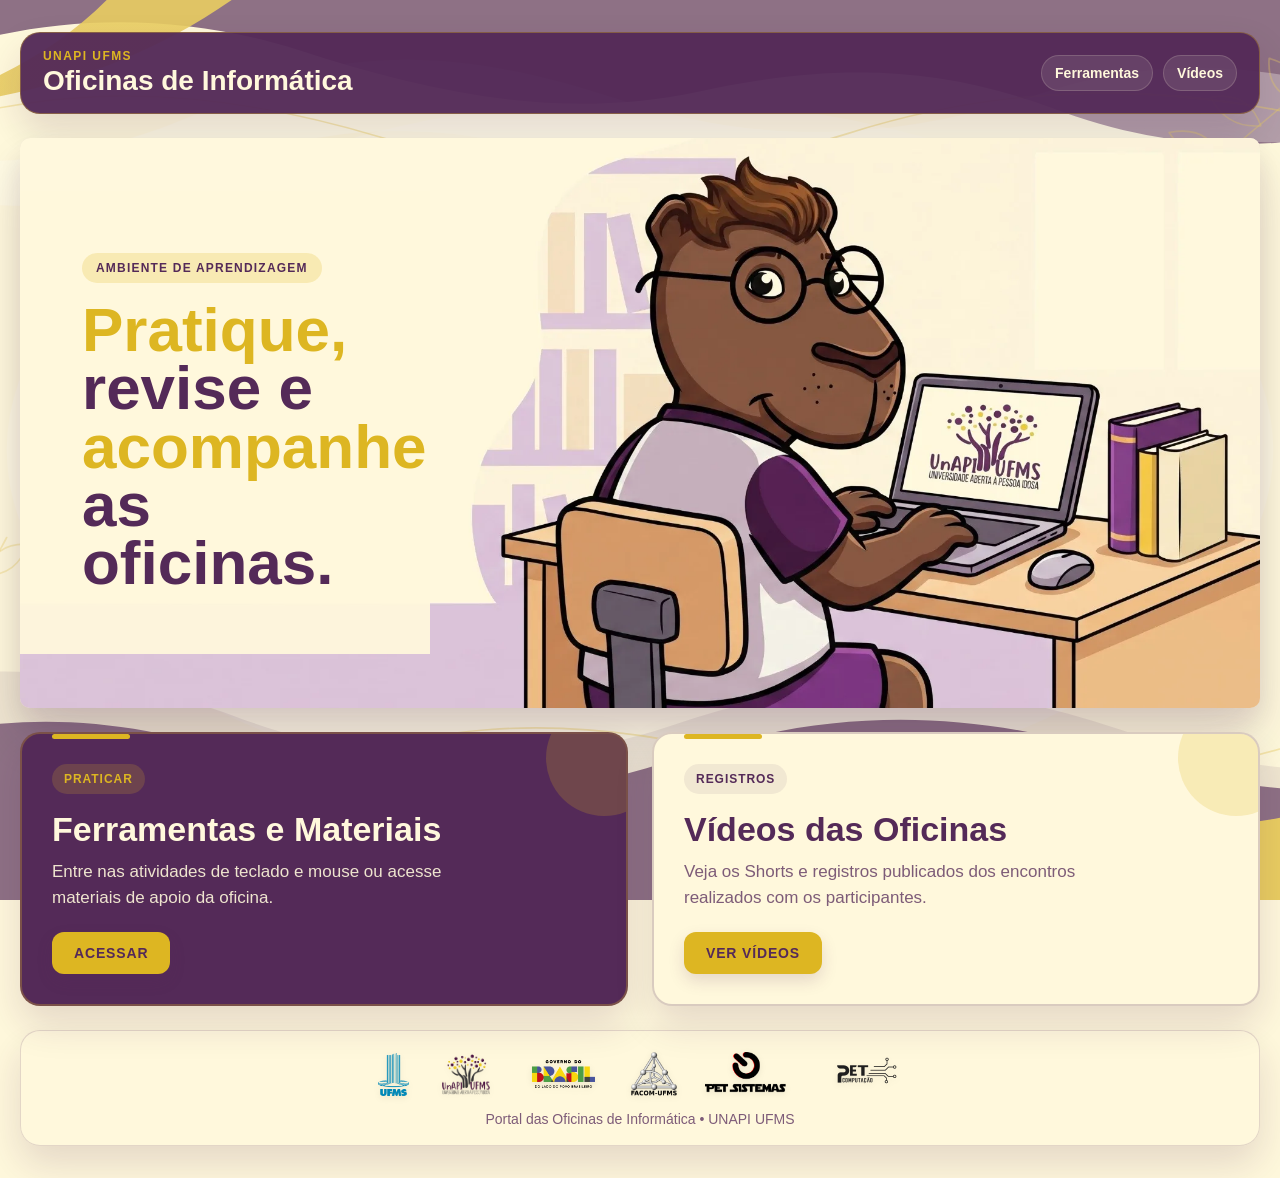
==== index.html @ 750c84e2 "Refactor" ====
<!doctype html>
<html lang="pt-BR">
  <head>
    <meta charset="UTF-8" />
    <meta name="viewport" content="width=device-width, initial-scale=1.0" />
    <title>Portal UnAPI - Oficinas de Informática</title>
    <link rel="stylesheet" href="css/base.css" />
    <link rel="stylesheet" href="css/home.css" />
  </head>
  <body class="home-page portal-page has-page-overlay">
    <main class="page-shell">
      <header class="topbar" aria-label="Cabeçalho do portal">
        <div class="brand">
          <small>UNAPI UFMS</small>
          <strong>Oficinas de Informática</strong>
        </div>

        <nav class="topnav" aria-label="Navegação principal">
          <a href="ferramentas/">Ferramentas</a>
          <a href="videos/">Vídeos</a>
        </nav>
      </header>

      <section class="hero" aria-label="Apresentação do portal">
        <div class="hero-content">
          <span class="eyebrow">Ambiente de aprendizagem</span>
          <h1><span class="title-highlight">Pratique,</span><br />revise e<br /><span class="title-highlight">acompanhe</span><br /><span class="title-end">as oficinas.</span></h1>
        </div>
      </section>

      <section class="hub-grid" aria-label="Áreas do portal">
        <a class="hub-card primary" href="ferramentas/">
          <div class="hub-card-content">
            <span class="tag">Praticar</span>
            <h2>Ferramentas e Materiais</h2>
            <p>Entre nas atividades de teclado e mouse ou acesse materiais de apoio da oficina.</p>
          </div>
          <span class="btn-visual">Acessar</span>
        </a>

        <a class="hub-card secondary" href="videos/">
          <div class="hub-card-content">
            <span class="tag">Registros</span>
            <h2>Vídeos das Oficinas</h2>
            <p>Veja os Shorts e registros publicados dos encontros realizados com os participantes.</p>
          </div>
          <span class="btn-visual">Ver vídeos</span>
        </a>
      </section>

      <footer class="institutional-footer" aria-label="Logos institucionais">
        <div class="logos-footer">
          <img src="img/ufms.webp" alt="UFMS" />
          <img class="logo-unapi" src="img/unapi.webp" alt="UnAPI" />
          <img class="logo-gov" src="img/gov-federal.webp" alt="Governo Federal" />
          <img src="img/facom.webp" alt="FACOM" />
          <img src="img/pet-sistemas.webp" alt="PET Sistemas" />
          <img class="logo-pet-computacao" src="img/pet-computacao.webp" alt="PET Computação" />
        </div>
        <div class="footer-note">Portal das Oficinas de Informática • UNAPI UFMS</div>
      </footer>
    </main>
  </body>
</html>
---- css/base.css ----
:root {
  --unapi-fundo: #fff8dc;
  --unapi-roxo: #542a58;
  --unapi-roxo-escuro: #3f1748;
  --unapi-roxo-livro: #7b2f88;
  --unapi-amarelo: #ddb622;
  --unapi-amarelo-hover: #e6c543;
  --unapi-card: #fff8dc;
  --unapi-texto-suave: rgba(84, 42, 88, 0.76);
  --unapi-sombra: 0 10px 26px rgba(0, 0, 0, 0.14);
  --unapi-borda: 20px;
  --unapi-fonte: "Segoe UI", Tahoma, Geneva, Verdana, sans-serif;
  --keyboard-scale: 1;
  --game-scale: 1;
}

* {
  box-sizing: border-box;
  margin: 0;
  padding: 0;
}

::selection {
  background: rgba(221, 182, 34, 0.55);
  color: var(--unapi-roxo-escuro);
}

::-moz-selection {
  background: rgba(221, 182, 34, 0.55);
  color: var(--unapi-roxo-escuro);
}

body {
  min-height: 100vh;
  background-color: var(--unapi-fundo);
  background-image: url("../img/background-unapi.svg");
  background-size: cover;
  background-position: center;
  background-repeat: no-repeat;
  color: var(--unapi-roxo);
  font-family: var(--unapi-fonte);
  overflow-x: hidden;
}

body.has-page-overlay::before {
  content: "";
  position: fixed;
  inset: 0;
  background: var(--page-overlay, rgba(255, 248, 220, 0.38));
  pointer-events: none;
  z-index: 0;
}

.portal-page,
.videos-page,
.keyboard-page {
  background-attachment: fixed;
}

.page-shell {
  position: relative;
  z-index: 1;
  width: min(100%, var(--shell-max-width, 1280px));
  min-height: 100vh;
  margin: 0 auto;
  padding: var(--shell-padding, 32px 20px);
  display: flex;
  flex-direction: column;
  gap: var(--shell-gap, 24px);
}

.topbar {
  width: 100%;
  display: flex;
  align-items: center;
  justify-content: space-between;
  gap: 18px;
  padding: 16px 22px;
  border-radius: var(--unapi-borda);
  background: rgba(84, 42, 88, 0.96);
  box-shadow: var(--unapi-sombra);
  border: 1px solid rgba(221, 182, 34, 0.35);
}

.brand {
  display: flex;
  flex-direction: column;
  gap: 3px;
}

.brand small {
  color: var(--unapi-amarelo);
  font-size: 12px;
  font-weight: 900;
  letter-spacing: 0.12em;
  text-transform: uppercase;
}

.brand strong {
  color: var(--unapi-fundo);
  font-size: clamp(20px, 2.8vw, 28px);
  line-height: 1.1;
}

.topnav {
  display: flex;
  align-items: center;
  gap: 10px;
  flex-wrap: wrap;
  justify-content: flex-end;
}

.topnav a {
  color: var(--unapi-fundo);
  text-decoration: none;
  font-size: 14px;
  font-weight: 800;
  padding: 9px 13px;
  border-radius: 999px;
  background: rgba(255, 248, 220, 0.1);
  border: 1px solid rgba(255, 248, 220, 0.16);
  transition: color 0.2s ease, background 0.2s ease, transform 0.2s ease;
}

.topnav a:hover {
  color: var(--unapi-roxo);
  background: var(--unapi-amarelo);
}

.topnav a:focus-visible,
.hub-card:focus-visible,
.tool-card:focus-visible,
.video-card:focus-visible,
.btn-home:focus-visible,
.btn-voltar-home:focus-visible,
button:focus-visible,
input:focus-visible {
  outline: 3px solid var(--unapi-amarelo);
  outline-offset: 4px;
}

.eyebrow,
.tag {
  display: inline-flex;
  width: fit-content;
  border-radius: 999px;
  font-size: 12px;
  font-weight: 900;
  text-transform: uppercase;
}

.eyebrow {
  padding: 8px 14px;
  background: rgba(221, 182, 34, 0.22);
  color: var(--unapi-roxo);
  letter-spacing: 0.1em;
  margin-bottom: 18px;
}

.tag {
  padding: 8px 12px;
  letter-spacing: 0.08em;
}

.btn-visual {
  position: relative;
  z-index: 1;
  display: inline-flex;
  width: fit-content;
  align-items: center;
  justify-content: center;
  background-color: var(--unapi-amarelo);
  color: var(--unapi-roxo);
  padding: 13px 22px;
  border-radius: 12px;
  font-weight: 900;
  font-size: 14px;
  text-transform: uppercase;
  letter-spacing: 0.06em;
  box-shadow: 0 7px 16px rgba(84, 42, 88, 0.15);
  transition: background-color 0.2s ease, transform 0.2s ease;
}

.institutional-footer {
  width: 100%;
  padding: 18px 22px;
  border-radius: var(--unapi-borda);
  background: rgba(255, 248, 220, 0.94);
  border: 1px solid rgba(84, 42, 88, 0.16);
  box-shadow: var(--unapi-sombra);
  display: flex;
  flex-direction: column;
  align-items: center;
  gap: 12px;
}

.logos-footer {
  width: 100%;
  display: flex;
  align-items: center;
  justify-content: center;
  gap: clamp(14px, 2.3vw, 28px);
  flex-wrap: wrap;
}

.logos-footer img {
  max-height: 44px;
  max-width: 150px;
  width: auto;
  object-fit: contain;
  filter: drop-shadow(0 2px 3px rgba(0, 0, 0, 0.08));
}

.logos-footer img.logo-gov {
  max-height: 38px;
  max-width: 170px;
}

.logos-footer img.logo-unapi,
.logos-footer img.logo-pet-computacao {
  max-height: 50px;
}

.footer-note {
  color: var(--unapi-texto-suave);
  font-size: 14px;
  text-align: center;
}

.tool-page {
  display: flex;
  flex-direction: column;
  justify-content: center;
  align-items: center;
  padding: 20px;
  overflow-y: auto;
}

.btn-voltar-home {
  position: fixed;
  top: 18px;
  left: 18px;
  z-index: 999;
  display: inline-flex;
  align-items: center;
  justify-content: center;
  gap: 8px;
  padding: 10px 16px;
  border-radius: 12px;
  background: var(--unapi-roxo);
  color: var(--unapi-fundo);
  text-decoration: none;
  font-family: var(--unapi-fonte);
  font-size: 15px;
  font-weight: 800;
  box-shadow: var(--unapi-sombra);
  border: 1px solid rgba(221, 182, 34, 0.45);
  transition: transform 0.2s ease, background-color 0.2s ease, color 0.2s ease;
}

.btn-voltar-home:hover {
  background: #6b3b6f;
  color: var(--unapi-amarelo);
  transform: translateY(-2px);
}

.tool-page .logos-footer {
  width: min(100%, 1100px);
  gap: clamp(14px, 2vw, 28px);
  padding: 12px 18px;
  margin-top: 12px;
  background: rgba(255, 248, 220, 0.86);
  border: 1px solid rgba(84, 42, 88, 0.16);
  border-radius: 16px;
  box-shadow: 0 6px 18px rgba(0, 0, 0, 0.08);
  z-index: 60;
  position: relative;
}

.tool-page .logos-footer img {
  max-height: clamp(28px, 4vh, 44px);
}

@media (max-width: 900px) {
  .topbar {
    align-items: flex-start;
    flex-direction: column;
  }

  .topnav {
    justify-content: flex-start;
  }
}

@media (max-width: 720px) {
  .portal-page,
  .videos-page,
  .keyboard-page {
    background-attachment: scroll;
  }

  .institutional-footer {
    padding: 16px 14px;
    gap: 10px;
  }

  .logos-footer {
    gap: 12px 16px;
  }

  .logos-footer img {
    max-height: 34px;
    max-width: 118px;
  }

  .logos-footer img.logo-gov {
    max-height: 30px;
  }

  .btn-voltar-home {
    top: 10px;
    left: 10px;
    padding: 8px 12px;
    font-size: 13px;
  }
}
---- css/home.css ----
.home-page {
  --shell-max-width: 1280px;
  --shell-padding: 32px 20px;
  --shell-gap: 24px;
  --page-overlay: rgba(255, 248, 220, 0.34);
  --unapi-sombra: 0 18px 38px rgba(63, 23, 72, 0.14);
}

.hero {
  position: relative;
  min-height: clamp(470px, 48vw, 570px);
  border-radius: 10px;
  overflow: hidden;
  isolation: isolate;
  box-shadow:
    0 30px 58px rgba(63, 23, 72, 0.15),
    0 14px 26px rgba(63, 23, 72, 0.1),
    inset 0 0 0 1px rgba(84, 42, 88, 0.12);
  border: none;
  background-color: var(--unapi-card);
  display: flex;
  align-items: center;
}

.hero::before {
  content: "";
  position: absolute;
  inset: -2px;
  z-index: 0;
  background-image: url("../img/hero-mascote-unapi.webp");
  background-size: cover;
  background-position: center right;
  background-repeat: no-repeat;
  pointer-events: none;
}

.hero-content {
  position: relative;
  z-index: 1;
  width: min(40%, 410px);
  min-height: 100%;
  display: flex;
  flex-direction: column;
  justify-content: center;
  padding: clamp(34px, 5vw, 62px);
  padding-right: 24px;
  background: rgba(255, 248, 220, 0.94);
}

.hero h1 {
  color: var(--unapi-roxo);
  font-size: clamp(36px, 5vw, 62px);
  line-height: 0.94;
  max-width: 300px;
  margin-bottom: 0;
}

.title-highlight {
  color: var(--unapi-amarelo);
}

.hero .title-end {
  display: inline-block;
  max-width: 285px;
}

.hub-grid {
  display: grid;
  grid-template-columns: repeat(2, minmax(280px, 1fr));
  gap: 24px;
}

.hub-card {
  position: relative;
  min-height: 230px;
  padding: 30px;
  display: flex;
  flex-direction: column;
  justify-content: space-between;
  gap: 22px;
  text-decoration: none;
  border-radius: var(--unapi-borda);
  box-shadow: var(--unapi-sombra);
  overflow: hidden;
  transition: transform 0.22s ease, box-shadow 0.22s ease, border-color 0.22s ease;
}

.hub-card::before {
  content: "";
  position: absolute;
  left: 30px;
  top: 0;
  width: 78px;
  height: 5px;
  border-radius: 999px;
  background: var(--unapi-amarelo);
  z-index: 1;
}

.hub-card::after {
  content: "";
  position: absolute;
  width: 116px;
  height: 116px;
  right: -36px;
  top: -34px;
  border-radius: 50%;
  background: rgba(221, 182, 34, 0.2);
}

.hub-card:hover {
  transform: translateY(-5px);
  box-shadow: 0 18px 38px rgba(84, 42, 88, 0.22);
}

.hub-card.primary {
  background: var(--unapi-roxo);
  color: var(--unapi-fundo);
  border: 2px solid rgba(221, 182, 34, 0.28);
}

.hub-card.secondary {
  background: var(--unapi-card);
  color: var(--unapi-roxo);
  border: 2px solid rgba(84, 42, 88, 0.22);
}

.hub-card-content {
  position: relative;
  z-index: 1;
}

.hub-card .tag {
  background: rgba(221, 182, 34, 0.18);
  color: var(--unapi-amarelo);
  margin-bottom: 18px;
}

.hub-card.secondary .tag {
  color: var(--unapi-roxo);
  background: rgba(84, 42, 88, 0.08);
}

.hub-card h2 {
  font-size: clamp(25px, 3vw, 34px);
  line-height: 1.05;
  margin-bottom: 12px;
}

.hub-card p {
  max-width: 460px;
  font-size: 17px;
  line-height: 1.5;
}

.hub-card.primary p {
  color: rgba(255, 248, 220, 0.9);
}

.hub-card.secondary p {
  color: var(--unapi-texto-suave);
}

.hub-card:hover .btn-visual {
  background-color: var(--unapi-amarelo-hover);
  transform: translateX(3px);
}

@media (max-width: 900px) {
  .hero-content {
    width: min(48%, 410px);
  }

  .hub-grid {
    grid-template-columns: 1fr;
  }
}

@media (max-width: 720px) {
  .home-page {
    --shell-padding: 20px 14px 24px;
    --shell-gap: 20px;
  }

  .topbar,
  .hub-card,
  .institutional-footer {
    border-radius: 18px;
  }

  .hero {
    min-height: auto;
    border-radius: 12px;
    background: var(--unapi-card);
  }

  .hero::before {
    display: none;
  }

  .hero-content,
  .hub-card {
    padding: 24px;
  }

  .hero-content {
    width: 100%;
    background: var(--unapi-card);
  }

  .hero h1 {
    font-size: clamp(34px, 12vw, 48px);
  }
}
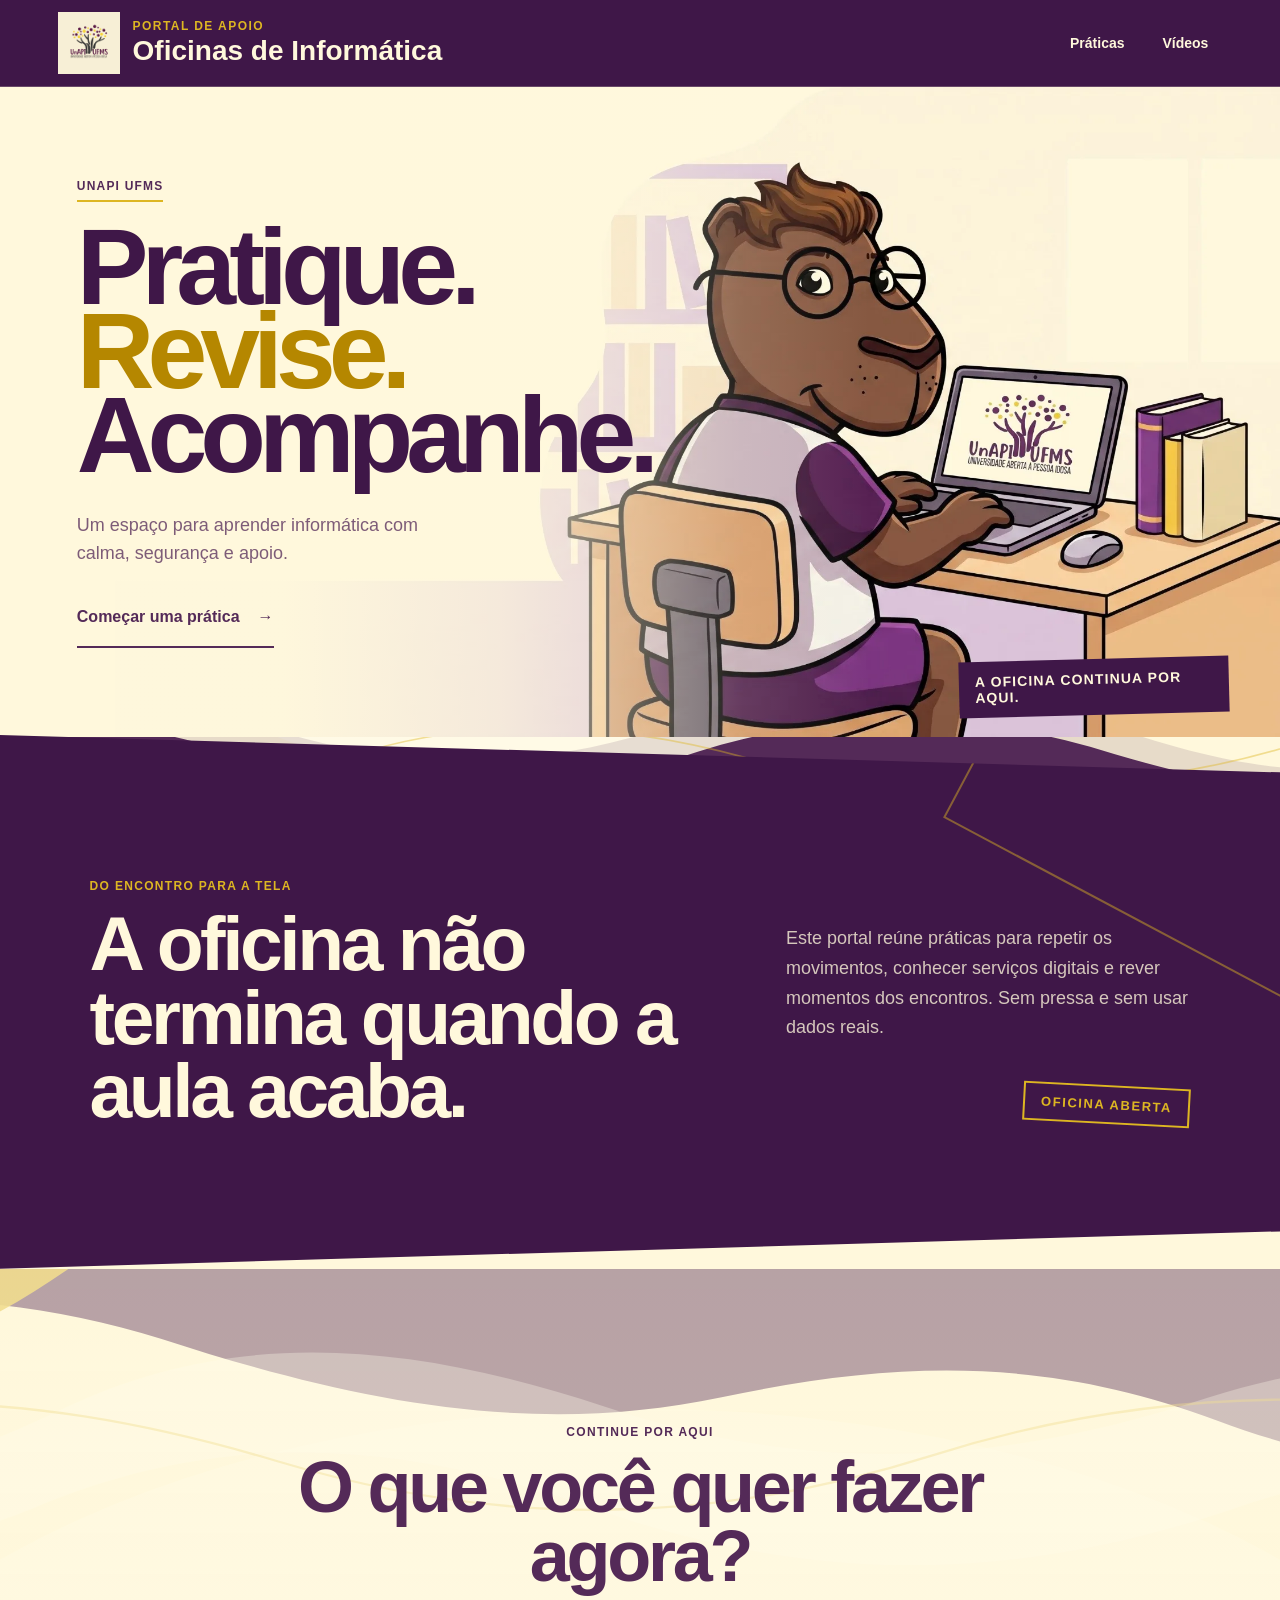
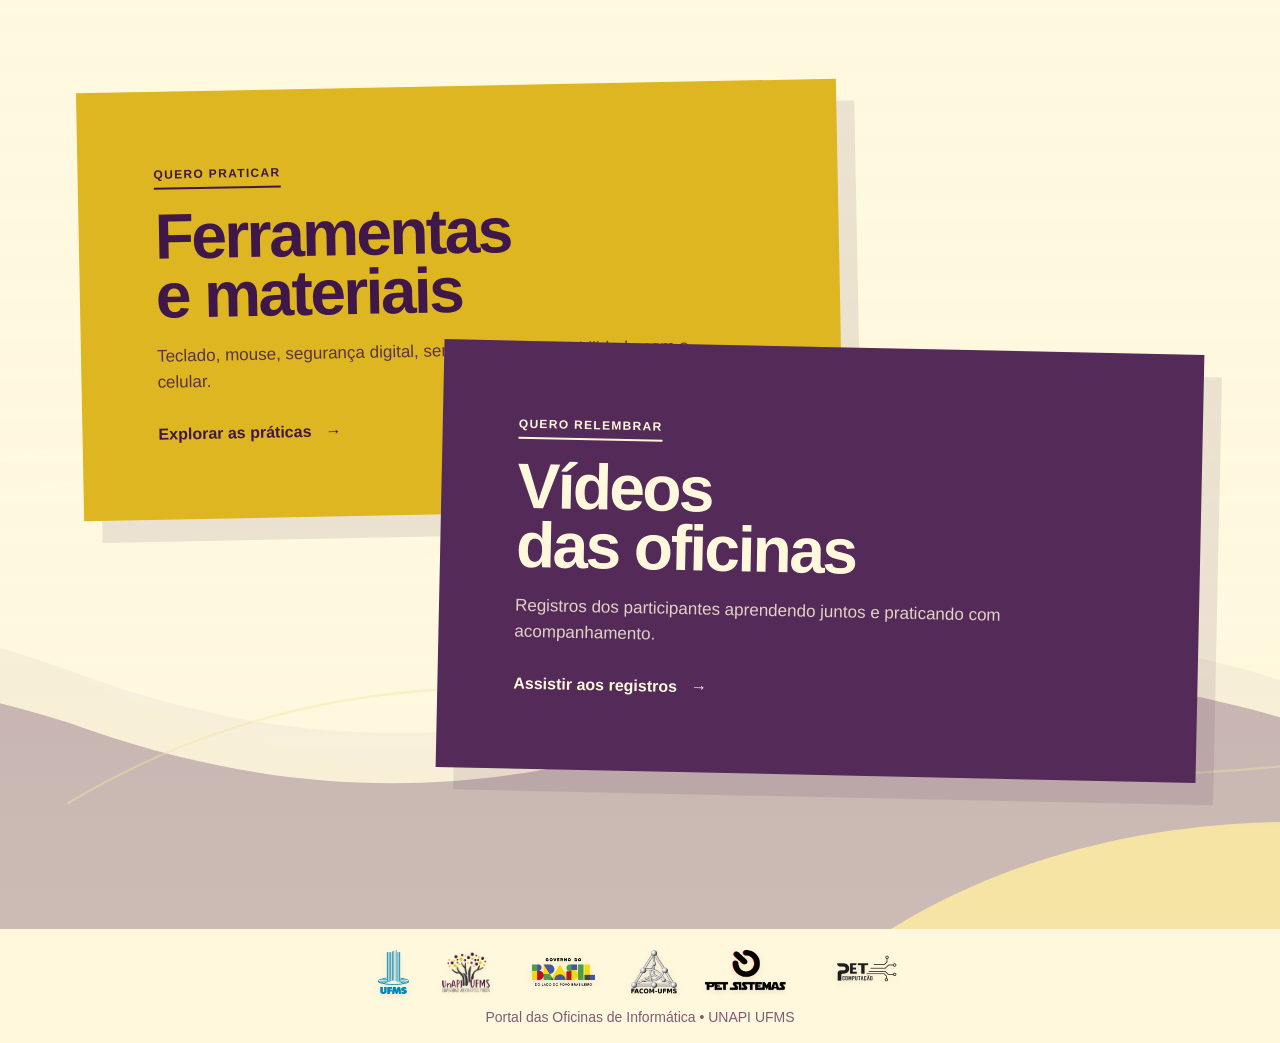
==== commit c3b31dd1: "Renova navegação e linguagem visual do Portal UnAPI Reorganiza a navegação, integra a identidade vis" ====
--- a/index.html
+++ b/index.html
@@ -4,48 +4,69 @@
     <meta charset="UTF-8" />
     <meta name="viewport" content="width=device-width, initial-scale=1.0" />
     <title>Portal UnAPI - Oficinas de Informática</title>
+    <link rel="icon" href="img/favicon.svg" type="image/svg+xml" />
     <link rel="stylesheet" href="css/base.css" />
     <link rel="stylesheet" href="css/home.css" />
   </head>
-  <body class="home-page portal-page has-page-overlay">
+  <body class="home-page portal-page">
     <main class="page-shell">
-      <header class="topbar" aria-label="Cabeçalho do portal">
-        <div class="brand">
-          <small>UNAPI UFMS</small>
-          <strong>Oficinas de Informática</strong>
+      <header class="topbar home-masthead" aria-label="Cabeçalho do portal">
+        <div class="brand brand-with-mark">
+          <img class="brand-mark" src="img/unapi-marca.webp" alt="UnAPI UFMS" width="1024" height="1024" />
+          <div class="brand-copy">
+            <small>Portal de apoio</small>
+            <strong>Oficinas de Informática</strong>
+          </div>
         </div>
-
         <nav class="topnav" aria-label="Navegação principal">
-          <a href="ferramentas/">Ferramentas</a>
+          <a href="ferramentas/">Práticas</a>
           <a href="videos/">Vídeos</a>
         </nav>
       </header>
 
       <section class="hero" aria-label="Apresentação do portal">
         <div class="hero-content">
-          <span class="eyebrow">Ambiente de aprendizagem</span>
-          <h1><span class="title-highlight">Pratique,</span><br />revise e<br /><span class="title-highlight">acompanhe</span><br /><span class="title-end">as oficinas.</span></h1>
+          <span class="eyebrow">UnAPI UFMS</span>
+          <h1>Pratique.<br /><em>Revise.</em><br />Acompanhe.</h1>
+          <p>Um espaço para aprender informática com calma, segurança e apoio.</p>
+          <a class="hero-action" href="ferramentas/">Começar uma prática <span aria-hidden="true">→</span></a>
+        </div>
+        <p class="hero-caption">A oficina continua por aqui.</p>
+      </section>
+
+      <section class="workshop-note" aria-labelledby="workshop-title">
+        <div class="workshop-note-heading">
+          <span class="section-kicker">Do encontro para a tela</span>
+          <h2 id="workshop-title">A oficina não termina quando a aula acaba.</h2>
+        </div>
+        <div class="workshop-note-copy">
+          <p>Este portal reúne práticas para repetir os movimentos, conhecer serviços digitais e rever momentos dos encontros. Sem pressa e sem usar dados reais.</p>
+          <span class="workshop-mark" aria-hidden="true">oficina aberta</span>
         </div>
       </section>
 
-      <section class="hub-grid" aria-label="Áreas do portal">
-        <a class="hub-card primary" href="ferramentas/">
-          <div class="hub-card-content">
-            <span class="tag">Praticar</span>
-            <h2>Ferramentas e Materiais</h2>
-            <p>Entre nas atividades de teclado e mouse ou acesse materiais de apoio da oficina.</p>
-          </div>
-          <span class="btn-visual">Acessar</span>
-        </a>
+      <section class="home-access" aria-labelledby="access-title">
+        <header class="access-heading">
+          <span class="section-kicker">Continue por aqui</span>
+          <h2 id="access-title">O que você quer fazer agora?</h2>
+        </header>
 
-        <a class="hub-card secondary" href="videos/">
-          <div class="hub-card-content">
-            <span class="tag">Registros</span>
-            <h2>Vídeos das Oficinas</h2>
-            <p>Veja os Shorts e registros publicados dos encontros realizados com os participantes.</p>
-          </div>
-          <span class="btn-visual">Ver vídeos</span>
-        </a>
+        <div class="access-composition">
+          <a class="access-strip access-practice" href="ferramentas/">
+            <span class="access-label">Quero praticar</span>
+            <h3>Ferramentas<br />e materiais</h3>
+            <p>Teclado, mouse, segurança digital, serviços gov.br e mobilidade com o celular.</p>
+            <strong>Explorar as práticas <span aria-hidden="true">→</span></strong>
+          </a>
+
+          <a class="access-strip access-records" href="videos/">
+            <span class="access-label">Quero relembrar</span>
+            <h3>Vídeos<br />das oficinas</h3>
+            <p>Registros dos participantes aprendendo juntos e praticando com acompanhamento.</p>
+            <strong>Assistir aos registros <span aria-hidden="true">→</span></strong>
+          </a>
+        </div>
+
       </section>
 
       <footer class="institutional-footer" aria-label="Logos institucionais">
@@ -61,4 +82,4 @@
       </footer>
     </main>
   </body>
-</html>+</html>
--- a/css/base.css
+++ b/css/base.css
@@ -88,6 +88,29 @@
   gap: 3px;
 }
 
+.brand-with-mark {
+  flex-direction: row;
+  align-items: center;
+  gap: 13px;
+}
+
+.brand-mark {
+  width: 58px;
+  height: 58px;
+  flex: 0 0 auto;
+  padding: 5px;
+  border-radius: 14px;
+  background: rgba(255, 248, 220, 0.96);
+  object-fit: contain;
+}
+
+.brand-copy {
+  min-width: 0;
+  display: flex;
+  flex-direction: column;
+  gap: 3px;
+}
+
 .brand small {
   color: var(--unapi-amarelo);
   font-size: 12px;
@@ -111,6 +134,10 @@
 }
 
 .topnav a {
+  min-height: 44px;
+  display: inline-flex;
+  align-items: center;
+  justify-content: center;
   color: var(--unapi-fundo);
   text-decoration: none;
   font-size: 14px;
@@ -123,16 +150,38 @@
 }
 
 .topnav a:hover {
-  color: var(--unapi-roxo);
-  background: var(--unapi-amarelo);
+  color: var(--unapi-amarelo);
+  border-color: rgba(221, 182, 34, 0.45);
+  background: rgba(63, 23, 72, 0.38);
+}
+
+.topnav .nav-back,
+.proof-nav .nav-back,
+.signature-nav .nav-back {
+  border-color: rgba(221, 182, 34, 0.55);
+  background: rgba(221, 182, 34, 0.18);
+}
+
+.proof-nav a,
+.signature-nav a {
+  min-height: 44px;
+  display: inline-flex;
+  align-items: center;
+  justify-content: center;
 }
 
 .topnav a:focus-visible,
-.hub-card:focus-visible,
-.tool-card:focus-visible,
-.video-card:focus-visible,
+.hero-action:focus-visible,
+.access-strip:focus-visible,
+.pathway:focus-visible,
+.tools-sections a:focus-visible,
+.tool-row:focus-visible,
+.video-featured:focus-visible,
+.video-row:focus-visible,
+.mobility-experience:focus-visible,
 .btn-home:focus-visible,
-.btn-voltar-home:focus-visible,
+.btn-section:focus-visible,
+.activity-nav a:focus-visible,
 button:focus-visible,
 input:focus-visible {
   outline: 3px solid var(--unapi-amarelo);
@@ -146,6 +195,17 @@
   border-radius: 999px;
   font-size: 12px;
   font-weight: 900;
+  text-transform: uppercase;
+}
+
+.section-kicker {
+  display: inline-flex;
+  width: fit-content;
+  margin-bottom: 14px;
+  color: var(--unapi-roxo);
+  font-size: 12px;
+  font-weight: 900;
+  letter-spacing: 0.11em;
   text-transform: uppercase;
 }
 
@@ -236,15 +296,22 @@
   overflow-y: auto;
 }
 
-.btn-voltar-home {
+.activity-nav {
   position: fixed;
   top: 18px;
   left: 18px;
   z-index: 999;
-  display: inline-flex;
-  align-items: center;
-  justify-content: center;
+  display: flex;
+  align-items: center;
   gap: 8px;
+  max-width: calc(100vw - 36px);
+}
+
+.activity-nav a {
+  min-height: 44px;
+  display: inline-flex;
+  align-items: center;
+  justify-content: center;
   padding: 10px 16px;
   border-radius: 12px;
   background: var(--unapi-roxo);
@@ -258,7 +325,12 @@
   transition: transform 0.2s ease, background-color 0.2s ease, color 0.2s ease;
 }
 
-.btn-voltar-home:hover {
+.activity-nav .activity-nav-home {
+  background: rgba(255, 248, 220, 0.96);
+  color: var(--unapi-roxo);
+}
+
+.activity-nav a:hover {
   background: #6b3b6f;
   color: var(--unapi-amarelo);
   transform: translateY(-2px);
@@ -304,6 +376,12 @@
     gap: 10px;
   }
 
+  .brand-mark {
+    width: 50px;
+    height: 50px;
+    border-radius: 12px;
+  }
+
   .logos-footer {
     gap: 12px 16px;
   }
@@ -317,10 +395,16 @@
     max-height: 30px;
   }
 
-  .btn-voltar-home {
+  .activity-nav {
     top: 10px;
     left: 10px;
-    padding: 8px 12px;
+    max-width: calc(100vw - 20px);
+    gap: 6px;
+  }
+
+  .activity-nav a {
+    min-height: 44px;
+    padding: 8px 11px;
     font-size: 13px;
   }
 }
--- a/css/home.css
+++ b/css/home.css
@@ -1,214 +1,454 @@
 .home-page {
-  --shell-max-width: 1280px;
-  --shell-padding: 32px 20px;
-  --shell-gap: 24px;
-  --page-overlay: rgba(255, 248, 220, 0.34);
-  --unapi-sombra: 0 18px 38px rgba(63, 23, 72, 0.14);
+  --shell-max-width: none;
+  --shell-padding: 0;
+  --shell-gap: 0;
+  background-color: var(--unapi-fundo);
+  background-image: url("../img/background-unapi.svg");
+  background-size: cover;
+  background-position: center;
+  background-attachment: fixed;
+}
+
+.home-page .page-shell {
+  width: 100%;
+  max-width: none;
+  isolation: isolate;
+}
+
+.home-masthead {
+  position: relative;
+  z-index: 3;
+  min-height: 84px;
+  padding: 12px clamp(20px, 4.5vw, 86px);
+  border: 0;
+  border-bottom: 1px solid rgba(255, 248, 220, 0.22);
+  border-radius: 0;
+  background: var(--unapi-roxo-escuro);
+  box-shadow: none;
+}
+
+.home-masthead .brand-mark {
+  width: 62px;
+  height: 62px;
+  padding: 4px;
+  border-radius: 0;
+}
+
+.home-masthead .topnav a {
+  border-color: transparent;
+  border-radius: 0;
+  background: transparent;
+}
+
+.home-masthead .topnav a:hover {
+  color: var(--unapi-amarelo);
+  background: transparent;
 }
 
 .hero {
   position: relative;
-  min-height: clamp(470px, 48vw, 570px);
-  border-radius: 10px;
+  min-height: clamp(650px, 44vw, 845px);
+  display: flex;
+  align-items: center;
   overflow: hidden;
   isolation: isolate;
-  box-shadow:
-    0 30px 58px rgba(63, 23, 72, 0.15),
-    0 14px 26px rgba(63, 23, 72, 0.1),
-    inset 0 0 0 1px rgba(84, 42, 88, 0.12);
-  border: none;
-  background-color: var(--unapi-card);
-  display: flex;
-  align-items: center;
+  background: var(--unapi-fundo);
 }
 
 .hero::before {
   content: "";
   position: absolute;
-  inset: -2px;
+  inset: 0;
   z-index: 0;
-  background-image: url("../img/hero-mascote-unapi.webp");
-  background-size: cover;
-  background-position: center right;
-  background-repeat: no-repeat;
+  background: url("../img/hero-mascote-unapi.webp") right center / auto 100% no-repeat;
   pointer-events: none;
 }
 
+.hero::after {
+  content: "";
+  position: absolute;
+  inset: 0;
+  z-index: 1;
+  background: linear-gradient(90deg, rgba(255, 248, 220, 0.98) 0 22%, rgba(255, 248, 220, 0.72) 39%, rgba(255, 248, 220, 0.12) 58%, transparent 68%);
+  pointer-events: none;
+}
+
 .hero-content {
   position: relative;
-  z-index: 1;
-  width: min(40%, 410px);
-  min-height: 100%;
+  z-index: 2;
+  width: min(55%, 850px);
+  padding: clamp(44px, 7vw, 88px) clamp(28px, 6vw, 112px);
+}
+
+.hero .eyebrow {
+  margin-bottom: 24px;
+  padding: 0 0 7px;
+  border-bottom: 2px solid var(--unapi-amarelo);
+  border-radius: 0;
+  background: transparent;
+}
+
+.hero h1 {
+  margin: 0;
+  color: var(--unapi-roxo-escuro);
+  font-size: clamp(58px, 8.4vw, 116px);
+  font-weight: 900;
+  letter-spacing: -0.065em;
+  line-height: 0.78;
+}
+
+.hero h1 em {
+  color: #b58700;
+  font-style: normal;
+}
+
+.hero-content > p {
+  max-width: 390px;
+  margin: 34px 0 28px;
+  color: var(--unapi-texto-suave);
+  font-size: 18px;
+  line-height: 1.55;
+}
+
+.hero-action {
+  min-height: 52px;
+  display: inline-flex;
+  align-items: center;
+  gap: 18px;
+  padding: 0 0 7px;
+  border-bottom: 2px solid var(--unapi-roxo);
+  color: var(--unapi-roxo);
+  font-weight: 900;
+  text-decoration: none;
+}
+
+.hero-action span {
+  transition: transform 0.2s ease;
+}
+
+.hero-action:hover span,
+.hero-action:focus-visible span {
+  transform: translateX(5px);
+}
+
+.hero-caption {
+  position: absolute;
+  z-index: 2;
+  right: clamp(22px, 4vw, 78px);
+  bottom: 22px;
+  max-width: 270px;
+  padding: 12px 16px;
+  color: var(--unapi-fundo);
+  background: var(--unapi-roxo-escuro);
+  font-size: 14px;
+  font-weight: 900;
+  letter-spacing: 0.08em;
+  text-transform: uppercase;
+  transform: rotate(-1.5deg);
+}
+
+.workshop-note {
+  position: relative;
+  display: grid;
+  grid-template-columns: minmax(0, 1.2fr) minmax(320px, 0.8fr);
+  gap: clamp(42px, 7vw, 100px);
+  margin-top: -2px;
+  padding: clamp(105px, 11vw, 170px) clamp(32px, 7vw, 132px);
+  color: var(--unapi-fundo);
+  background: var(--unapi-roxo-escuro);
+  clip-path: polygon(0 0, 100% 7%, 100% 93%, 0 100%);
+  overflow: hidden;
+}
+
+.workshop-note::before {
+  content: "";
+  position: absolute;
+  width: 410px;
+  height: 410px;
+  right: -150px;
+  top: -210px;
+  border: 2px solid rgba(221, 182, 34, 0.45);
+  transform: rotate(28deg);
+}
+
+.workshop-note .section-kicker {
+  color: var(--unapi-amarelo);
+}
+
+.workshop-note h2 {
+  max-width: 760px;
+  font-size: clamp(44px, 6vw, 78px);
+  letter-spacing: -0.045em;
+  line-height: 0.96;
+}
+
+.workshop-note-copy {
+  position: relative;
+  display: flex;
+  flex-direction: column;
+  justify-content: flex-end;
+}
+
+.workshop-note-copy p {
+  max-width: 470px;
+  color: rgba(255, 248, 220, 0.78);
+  font-size: 18px;
+  line-height: 1.65;
+}
+
+.workshop-mark {
+  width: fit-content;
+  margin: 42px 0 4px auto;
+  padding: 10px 16px;
+  border: 2px solid var(--unapi-amarelo);
+  color: var(--unapi-amarelo);
+  font-size: 13px;
+  font-weight: 900;
+  letter-spacing: 0.12em;
+  text-transform: uppercase;
+  transform: rotate(3deg);
+}
+
+.home-access {
+  padding: clamp(110px, 12vw, 190px) clamp(24px, 5vw, 92px) clamp(110px, 12vw, 190px);
+  background:
+    linear-gradient(rgba(255, 248, 220, 0.58), rgba(255, 248, 220, 0.7)),
+    url("../img/background-unapi.svg") center bottom / cover no-repeat;
+  overflow: hidden;
+}
+
+.access-heading {
+  max-width: 760px;
+  margin: 0 auto clamp(54px, 8vw, 94px);
+  text-align: center;
+}
+
+.access-heading h2 {
+  font-size: clamp(42px, 6vw, 72px);
+  letter-spacing: -0.045em;
+  line-height: 0.96;
+}
+
+.access-composition {
+  position: relative;
+  min-height: 690px;
+  max-width: 1120px;
+  margin: 0 auto;
+}
+
+.access-strip {
+  position: absolute;
+  width: min(72%, 760px);
+  min-height: 410px;
   display: flex;
   flex-direction: column;
   justify-content: center;
-  padding: clamp(34px, 5vw, 62px);
-  padding-right: 24px;
+  padding: clamp(38px, 6vw, 76px);
+  color: var(--unapi-roxo-escuro);
+  text-decoration: none;
+  box-shadow: 18px 22px 0 rgba(63, 23, 72, 0.1);
+  transition: transform 0.25s ease, box-shadow 0.25s ease;
+}
+
+.access-practice {
+  top: 0;
+  left: 0;
+  z-index: 1;
+  background: var(--unapi-amarelo);
+  transform: rotate(-1.1deg);
+}
+
+.access-records {
+  right: 0;
+  bottom: 0;
+  z-index: 2;
+  color: var(--unapi-fundo);
+  background: var(--unapi-roxo);
+  transform: rotate(1.2deg);
+}
+
+.access-strip:hover,
+.access-strip:focus-visible {
+  transform: rotate(0deg) translateY(-5px);
+  box-shadow: 12px 16px 0 rgba(63, 23, 72, 0.16);
+}
+
+.access-label {
+  width: fit-content;
+  margin-bottom: 18px;
+  padding-bottom: 6px;
+  border-bottom: 2px solid currentColor;
+  font-size: 12px;
+  font-weight: 900;
+  letter-spacing: 0.11em;
+  text-transform: uppercase;
+}
+
+.access-strip h3 {
+  margin-bottom: 18px;
+  font-size: clamp(42px, 5vw, 64px);
+  letter-spacing: -0.04em;
+  line-height: 0.92;
+}
+
+.access-strip p {
+  max-width: 540px;
+  margin-bottom: 30px;
+  font-size: 17px;
+  line-height: 1.55;
+  opacity: 0.82;
+}
+
+.access-strip strong {
+  display: inline-flex;
+  gap: 14px;
+  align-items: center;
+  font-size: 16px;
+}
+
+.access-strip strong span {
+  transition: transform 0.2s ease;
+}
+
+.access-strip:hover strong span,
+.access-strip:focus-visible strong span {
+  transform: translateX(5px);
+}
+
+.home-page .institutional-footer {
+  margin: 0;
+  border: 0;
+  border-radius: 0;
+  box-shadow: none;
   background: rgba(255, 248, 220, 0.94);
 }
 
-.hero h1 {
-  color: var(--unapi-roxo);
-  font-size: clamp(36px, 5vw, 62px);
-  line-height: 0.94;
-  max-width: 300px;
-  margin-bottom: 0;
-}
-
-.title-highlight {
-  color: var(--unapi-amarelo);
-}
-
-.hero .title-end {
-  display: inline-block;
-  max-width: 285px;
-}
-
-.hub-grid {
-  display: grid;
-  grid-template-columns: repeat(2, minmax(280px, 1fr));
-  gap: 24px;
-}
-
-.hub-card {
-  position: relative;
-  min-height: 230px;
-  padding: 30px;
-  display: flex;
-  flex-direction: column;
-  justify-content: space-between;
-  gap: 22px;
-  text-decoration: none;
-  border-radius: var(--unapi-borda);
-  box-shadow: var(--unapi-sombra);
-  overflow: hidden;
-  transition: transform 0.22s ease, box-shadow 0.22s ease, border-color 0.22s ease;
-}
-
-.hub-card::before {
-  content: "";
-  position: absolute;
-  left: 30px;
-  top: 0;
-  width: 78px;
-  height: 5px;
-  border-radius: 999px;
-  background: var(--unapi-amarelo);
-  z-index: 1;
-}
-
-.hub-card::after {
-  content: "";
-  position: absolute;
-  width: 116px;
-  height: 116px;
-  right: -36px;
-  top: -34px;
-  border-radius: 50%;
-  background: rgba(221, 182, 34, 0.2);
-}
-
-.hub-card:hover {
-  transform: translateY(-5px);
-  box-shadow: 0 18px 38px rgba(84, 42, 88, 0.22);
-}
-
-.hub-card.primary {
-  background: var(--unapi-roxo);
-  color: var(--unapi-fundo);
-  border: 2px solid rgba(221, 182, 34, 0.28);
-}
-
-.hub-card.secondary {
-  background: var(--unapi-card);
-  color: var(--unapi-roxo);
-  border: 2px solid rgba(84, 42, 88, 0.22);
-}
-
-.hub-card-content {
-  position: relative;
-  z-index: 1;
-}
-
-.hub-card .tag {
-  background: rgba(221, 182, 34, 0.18);
-  color: var(--unapi-amarelo);
-  margin-bottom: 18px;
-}
-
-.hub-card.secondary .tag {
-  color: var(--unapi-roxo);
-  background: rgba(84, 42, 88, 0.08);
-}
-
-.hub-card h2 {
-  font-size: clamp(25px, 3vw, 34px);
-  line-height: 1.05;
-  margin-bottom: 12px;
-}
-
-.hub-card p {
-  max-width: 460px;
-  font-size: 17px;
-  line-height: 1.5;
-}
-
-.hub-card.primary p {
-  color: rgba(255, 248, 220, 0.9);
-}
-
-.hub-card.secondary p {
-  color: var(--unapi-texto-suave);
-}
-
-.hub-card:hover .btn-visual {
-  background-color: var(--unapi-amarelo-hover);
-  transform: translateX(3px);
-}
-
 @media (max-width: 900px) {
-  .hero-content {
-    width: min(48%, 410px);
-  }
-
-  .hub-grid {
-    grid-template-columns: 1fr;
-  }
-}
-
-@media (max-width: 720px) {
-  .home-page {
-    --shell-padding: 20px 14px 24px;
-    --shell-gap: 20px;
-  }
-
-  .topbar,
-  .hub-card,
-  .institutional-footer {
-    border-radius: 18px;
-  }
-
   .hero {
-    min-height: auto;
-    border-radius: 12px;
-    background: var(--unapi-card);
-  }
-
-  .hero::before {
-    display: none;
-  }
-
-  .hero-content,
-  .hub-card {
-    padding: 24px;
+    min-height: 690px;
+    align-items: flex-start;
+  }
+
+  .hero::after {
+    background: linear-gradient(180deg, rgba(255, 248, 220, 0.98) 0 36%, rgba(255, 248, 220, 0.2) 65%, transparent 78%);
   }
 
   .hero-content {
     width: 100%;
-    background: var(--unapi-card);
+    padding-bottom: 330px;
+  }
+
+  .hero-content > p {
+    margin: 26px 0 18px;
+  }
+
+  .workshop-note {
+    grid-template-columns: 1fr;
+  }
+
+  .workshop-note-copy {
+    max-width: 620px;
+  }
+
+  .workshop-mark {
+    margin-left: 0;
+  }
+}
+
+@media (max-width: 680px) {
+  .home-page {
+    --shell-padding: 0;
+  }
+
+  .home-masthead {
+    align-items: flex-start;
+    padding: 14px 16px 16px;
+  }
+
+  .home-masthead .brand-mark {
+    width: 52px;
+    height: 52px;
+  }
+
+  .home-masthead .brand strong {
+    font-size: 21px;
+  }
+
+  .home-masthead .topnav {
+    width: 100%;
+    justify-content: flex-start;
+    padding-left: 65px;
+  }
+
+  .hero {
+    min-height: 700px;
+  }
+
+  .hero::before {
+    background-size: auto 62%;
+    background-position: 66% bottom;
+  }
+
+  .hero-content {
+    padding: 40px 24px 360px;
   }
 
   .hero h1 {
-    font-size: clamp(34px, 12vw, 48px);
-  }
-}
+    font-size: clamp(52px, 14vw, 58px);
+    letter-spacing: -0.075em;
+  }
+
+  .hero-caption {
+    right: 14px;
+    bottom: 16px;
+  }
+
+  .workshop-note {
+    padding: 70px 24px 78px;
+    clip-path: polygon(0 0, 100% 3%, 100% 97%, 0 100%);
+  }
+
+  .workshop-note h2 {
+    font-size: clamp(42px, 13vw, 58px);
+  }
+
+  .home-access {
+    padding: 105px 18px 110px;
+  }
+
+  .access-heading {
+    margin-bottom: 52px;
+    text-align: left;
+  }
+
+  .access-composition {
+    min-height: 840px;
+  }
+
+  .access-strip {
+    width: calc(100% - 12px);
+    min-height: 430px;
+    padding: 36px 26px;
+  }
+
+  .access-practice {
+    left: 0;
+  }
+
+  .access-records {
+    right: 0;
+  }
+
+  .access-strip h3 {
+    font-size: clamp(42px, 13vw, 58px);
+  }
+
+}
+
+@media (prefers-reduced-motion: reduce) {
+  .access-strip,
+  .hero-action span,
+  .access-strip strong span {
+    transition: none;
+  }
+}
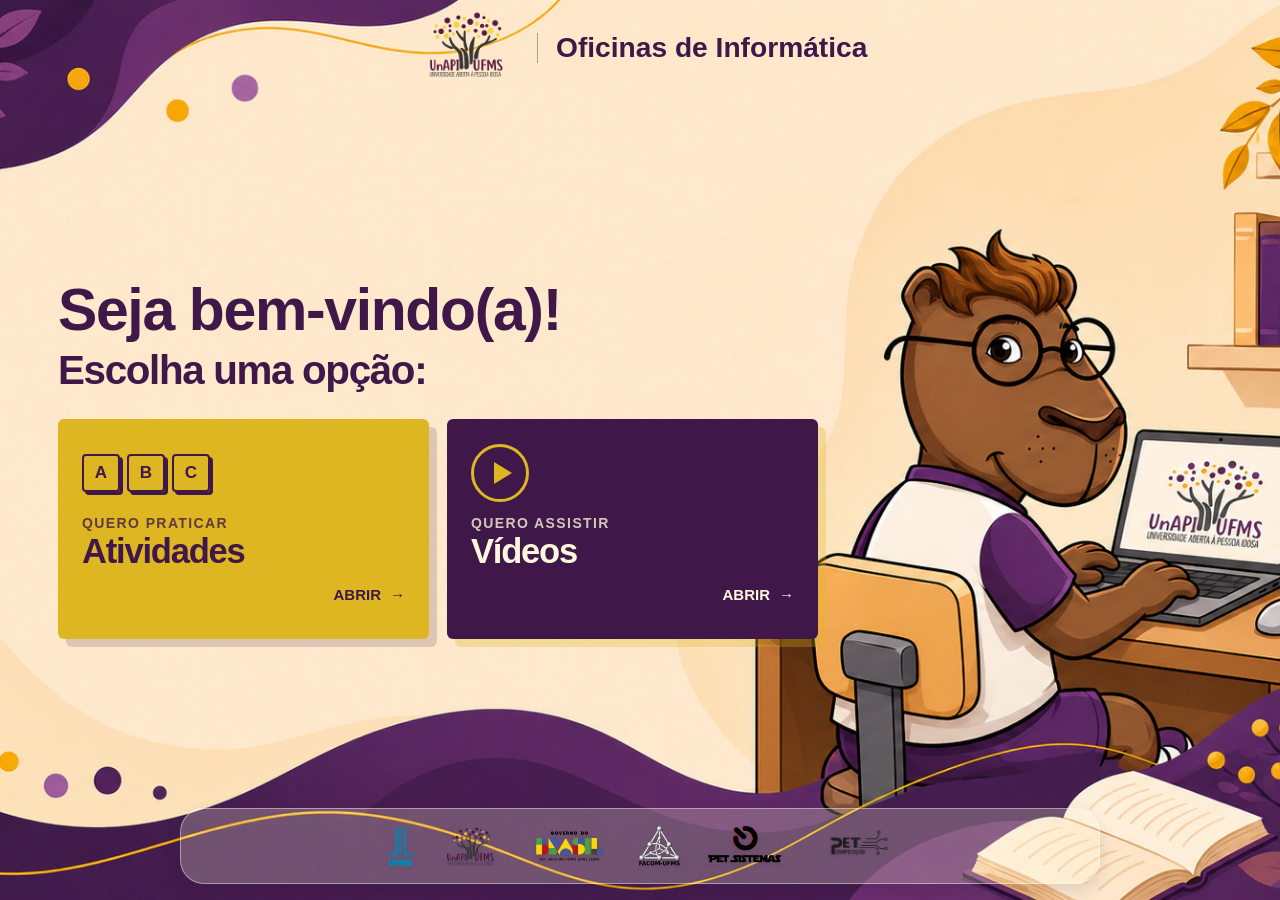
==== commit 846e7578: "Publica versão oficial do Portal UnAPI" ====
--- a/index.html
+++ b/index.html
@@ -4,9 +4,11 @@
     <meta charset="UTF-8" />
     <meta name="viewport" content="width=device-width, initial-scale=1.0" />
     <title>Portal UnAPI - Oficinas de Informática</title>
-    <link rel="icon" href="img/favicon.svg" type="image/svg+xml" />
+    <link rel="icon" href="img/favicon-unapi.webp?v=2" type="image/webp" />
+    <link rel="preload" href="img/home/hero-unapi.webp?v=20260801-2" as="image" type="image/webp" fetchpriority="high" media="(min-width: 681px)" />
+    <link rel="preload" href="img/home/hero-unapi-mobile-codex.webp?v=20260801-2" as="image" type="image/webp" fetchpriority="high" media="(max-width: 680px)" />
     <link rel="stylesheet" href="css/base.css" />
-    <link rel="stylesheet" href="css/home.css" />
+    <link rel="stylesheet" href="css/home.css?v=20260801-7" />
   </head>
   <body class="home-page portal-page">
     <main class="page-shell">
@@ -14,59 +16,32 @@
         <div class="brand brand-with-mark">
           <img class="brand-mark" src="img/unapi-marca.webp" alt="UnAPI UFMS" width="1024" height="1024" />
           <div class="brand-copy">
-            <small>Portal de apoio</small>
             <strong>Oficinas de Informática</strong>
           </div>
         </div>
-        <nav class="topnav" aria-label="Navegação principal">
-          <a href="ferramentas/">Práticas</a>
-          <a href="videos/">Vídeos</a>
-        </nav>
       </header>
 
-      <section class="hero" aria-label="Apresentação do portal">
+      <section class="hero home-choice" aria-labelledby="home-title">
         <div class="hero-content">
-          <span class="eyebrow">UnAPI UFMS</span>
-          <h1>Pratique.<br /><em>Revise.</em><br />Acompanhe.</h1>
-          <p>Um espaço para aprender informática com calma, segurança e apoio.</p>
-          <a class="hero-action" href="ferramentas/">Começar uma prática <span aria-hidden="true">→</span></a>
+          <h1 id="home-title">
+            <span class="welcome-line">Seja bem-vindo(a)!</span>
+            <span class="choice-line">Escolha uma opção:</span>
+          </h1>
+
+          <nav class="home-options" aria-label="Acessos do portal">
+            <a class="home-option option-tools" href="ferramentas/">
+              <span class="option-symbol option-keyboard" aria-hidden="true"><i>A</i><i>B</i><i>C</i></span>
+              <span class="option-copy"><small>Quero praticar</small><strong>Atividades</strong></span>
+              <span class="option-open">Abrir <span aria-hidden="true">→</span></span>
+            </a>
+
+            <a class="home-option option-videos" href="videos/">
+              <span class="option-symbol option-play" aria-hidden="true"><i></i></span>
+              <span class="option-copy"><small>Quero assistir</small><strong>Vídeos</strong></span>
+              <span class="option-open">Abrir <span aria-hidden="true">→</span></span>
+            </a>
+          </nav>
         </div>
-        <p class="hero-caption">A oficina continua por aqui.</p>
-      </section>
-
-      <section class="workshop-note" aria-labelledby="workshop-title">
-        <div class="workshop-note-heading">
-          <span class="section-kicker">Do encontro para a tela</span>
-          <h2 id="workshop-title">A oficina não termina quando a aula acaba.</h2>
-        </div>
-        <div class="workshop-note-copy">
-          <p>Este portal reúne práticas para repetir os movimentos, conhecer serviços digitais e rever momentos dos encontros. Sem pressa e sem usar dados reais.</p>
-          <span class="workshop-mark" aria-hidden="true">oficina aberta</span>
-        </div>
-      </section>
-
-      <section class="home-access" aria-labelledby="access-title">
-        <header class="access-heading">
-          <span class="section-kicker">Continue por aqui</span>
-          <h2 id="access-title">O que você quer fazer agora?</h2>
-        </header>
-
-        <div class="access-composition">
-          <a class="access-strip access-practice" href="ferramentas/">
-            <span class="access-label">Quero praticar</span>
-            <h3>Ferramentas<br />e materiais</h3>
-            <p>Teclado, mouse, segurança digital, serviços gov.br e mobilidade com o celular.</p>
-            <strong>Explorar as práticas <span aria-hidden="true">→</span></strong>
-          </a>
-
-          <a class="access-strip access-records" href="videos/">
-            <span class="access-label">Quero relembrar</span>
-            <h3>Vídeos<br />das oficinas</h3>
-            <p>Registros dos participantes aprendendo juntos e praticando com acompanhamento.</p>
-            <strong>Assistir aos registros <span aria-hidden="true">→</span></strong>
-          </a>
-        </div>
-
       </section>
 
       <footer class="institutional-footer" aria-label="Logos institucionais">
@@ -81,5 +56,6 @@
         <div class="footer-note">Portal das Oficinas de Informática • UNAPI UFMS</div>
       </footer>
     </main>
+    <script src="js/portal-motion.js" defer></script>
   </body>
 </html>
--- a/css/base.css
+++ b/css/base.css
@@ -10,6 +10,7 @@
   --unapi-sombra: 0 10px 26px rgba(0, 0, 0, 0.14);
   --unapi-borda: 20px;
   --unapi-fonte: "Segoe UI", Tahoma, Geneva, Verdana, sans-serif;
+  --portal-content-inline: max(clamp(22px, 4.5vw, 86px), calc((100vw - 1600px) / 2));
   --keyboard-scale: 1;
   --game-scale: 1;
 }
@@ -28,6 +29,37 @@
 ::-moz-selection {
   background: rgba(221, 182, 34, 0.55);
   color: var(--unapi-roxo-escuro);
+}
+
+.motion-ready .motion-item {
+  opacity: 0;
+  transform: translate3d(var(--motion-x, 0), var(--motion-y, 24px), 0) rotate(var(--motion-rotate, 0deg));
+  transition:
+    opacity 0.38s cubic-bezier(0.22, 1, 0.36, 1) var(--motion-delay, 0ms),
+    transform 0.52s cubic-bezier(0.22, 1, 0.36, 1) var(--motion-delay, 0ms);
+  will-change: opacity, transform;
+}
+
+.motion-ready .motion-item.is-motion-visible {
+  opacity: 1;
+  transform: translate3d(0, 0, 0) rotate(0);
+}
+
+.motion-ready .hero::before {
+  animation: mascot-settle 1.25s cubic-bezier(0.22, 1, 0.36, 1) both;
+  transform-origin: right center;
+}
+
+@keyframes mascot-settle {
+  from {
+    opacity: 0.7;
+    transform: translate3d(24px, 0, 0) scale(1.018);
+  }
+
+  to {
+    opacity: 1;
+    transform: translate3d(0, 0, 0) scale(1);
+  }
 }
 
 body {
@@ -70,16 +102,20 @@
 }
 
 .topbar {
-  width: 100%;
+  width: 100vw;
+  min-height: 88px;
+  flex: 0 0 auto;
   display: flex;
   align-items: center;
   justify-content: space-between;
-  gap: 18px;
-  padding: 16px 22px;
-  border-radius: var(--unapi-borda);
-  background: rgba(84, 42, 88, 0.96);
-  box-shadow: var(--unapi-sombra);
-  border: 1px solid rgba(221, 182, 34, 0.35);
+  gap: 28px;
+  margin-left: calc(50% - 50vw);
+  margin-right: calc(50% - 50vw);
+  padding: 10px var(--portal-content-inline);
+  border: 0;
+  border-radius: 0;
+  background: rgba(255, 248, 220, 0.98);
+  box-shadow: none;
 }
 
 .brand {
@@ -91,16 +127,17 @@
 .brand-with-mark {
   flex-direction: row;
   align-items: center;
-  gap: 13px;
+  gap: 14px;
 }
 
 .brand-mark {
-  width: 58px;
-  height: 58px;
+  width: 64px;
+  height: 64px;
   flex: 0 0 auto;
-  padding: 5px;
-  border-radius: 14px;
-  background: rgba(255, 248, 220, 0.96);
+  padding: 0;
+  border: 0;
+  border-radius: 0;
+  background: transparent;
   object-fit: contain;
 }
 
@@ -112,7 +149,7 @@
 }
 
 .brand small {
-  color: var(--unapi-amarelo);
+  color: var(--unapi-roxo);
   font-size: 12px;
   font-weight: 900;
   letter-spacing: 0.12em;
@@ -120,7 +157,7 @@
 }
 
 .brand strong {
-  color: var(--unapi-fundo);
+  color: var(--unapi-roxo-escuro);
   font-size: clamp(20px, 2.8vw, 28px);
   line-height: 1.1;
 }
@@ -128,38 +165,40 @@
 .topnav {
   display: flex;
   align-items: center;
-  gap: 10px;
+  gap: 26px;
   flex-wrap: wrap;
   justify-content: flex-end;
 }
 
 .topnav a {
+  position: relative;
   min-height: 44px;
   display: inline-flex;
   align-items: center;
   justify-content: center;
-  color: var(--unapi-fundo);
+  color: var(--unapi-roxo-escuro);
   text-decoration: none;
   font-size: 14px;
   font-weight: 800;
-  padding: 9px 13px;
-  border-radius: 999px;
-  background: rgba(255, 248, 220, 0.1);
-  border: 1px solid rgba(255, 248, 220, 0.16);
-  transition: color 0.2s ease, background 0.2s ease, transform 0.2s ease;
-}
-
-.topnav a:hover {
-  color: var(--unapi-amarelo);
-  border-color: rgba(221, 182, 34, 0.45);
-  background: rgba(63, 23, 72, 0.38);
+  padding: 9px 10px;
+  border: 0;
+  border-radius: 0;
+  background: transparent;
+  transition: color 0.18s ease, background-color 0.18s ease;
+}
+
+.topnav a:hover,
+.topnav a:focus-visible {
+  color: var(--unapi-roxo-escuro);
+  background: rgba(221, 182, 34, 0.26);
 }
 
 .topnav .nav-back,
 .proof-nav .nav-back,
 .signature-nav .nav-back {
-  border-color: rgba(221, 182, 34, 0.55);
-  background: rgba(221, 182, 34, 0.18);
+  color: var(--unapi-roxo);
+  border: 0;
+  background: transparent;
 }
 
 .proof-nav a,
@@ -171,11 +210,13 @@
 }
 
 .topnav a:focus-visible,
+.home-option:focus-visible,
 .hero-action:focus-visible,
 .access-strip:focus-visible,
 .pathway:focus-visible,
 .tools-sections a:focus-visible,
 .tool-row:focus-visible,
+.video-card:focus-visible,
 .video-featured:focus-visible,
 .video-row:focus-visible,
 .mobility-experience:focus-visible,
@@ -290,50 +331,86 @@
 .tool-page {
   display: flex;
   flex-direction: column;
-  justify-content: center;
-  align-items: center;
-  padding: 20px;
+  justify-content: flex-start;
+  align-items: center;
+  padding: 0 20px 20px;
   overflow-y: auto;
 }
 
+.activity-masthead {
+  position: relative;
+  z-index: 999;
+  width: 100vw;
+  min-height: 76px;
+  flex: 0 0 auto;
+  display: flex;
+  align-items: center;
+  justify-content: space-between;
+  gap: 20px;
+  margin-left: calc(50% - 50vw);
+  margin-right: calc(50% - 50vw);
+  padding: 10px var(--portal-content-inline);
+  border-bottom: 1px solid rgba(84, 42, 88, 0.22);
+  background: rgba(255, 248, 220, 0.98);
+  color: var(--unapi-roxo-escuro);
+  font-family: var(--unapi-fonte);
+}
+
+.activity-masthead-copy {
+  min-width: 0;
+  display: grid;
+  gap: 2px;
+}
+
+.activity-masthead-copy small {
+  color: var(--unapi-roxo);
+  font-size: 11px;
+  font-weight: 900;
+  letter-spacing: 0.12em;
+  text-transform: uppercase;
+}
+
+.activity-masthead-copy strong {
+  font-size: clamp(20px, 2vw, 28px);
+  line-height: 1.05;
+}
+
 .activity-nav {
-  position: fixed;
-  top: 18px;
-  left: 18px;
-  z-index: 999;
-  display: flex;
-  align-items: center;
-  gap: 8px;
-  max-width: calc(100vw - 36px);
+  position: static;
+  display: flex;
+  align-items: center;
+  justify-content: flex-end;
+  gap: 22px;
 }
 
 .activity-nav a {
+  min-width: 44px;
   min-height: 44px;
   display: inline-flex;
   align-items: center;
   justify-content: center;
-  padding: 10px 16px;
-  border-radius: 12px;
-  background: var(--unapi-roxo);
-  color: var(--unapi-fundo);
+  padding: 8px 0;
+  border: 0;
+  border-bottom: 2px solid transparent;
+  border-radius: 0;
+  background: transparent;
+  color: var(--unapi-roxo);
   text-decoration: none;
   font-family: var(--unapi-fonte);
   font-size: 15px;
   font-weight: 800;
-  box-shadow: var(--unapi-sombra);
-  border: 1px solid rgba(221, 182, 34, 0.45);
-  transition: transform 0.2s ease, background-color 0.2s ease, color 0.2s ease;
+  box-shadow: none;
+  transition: border-color 0.18s ease, color 0.18s ease;
 }
 
 .activity-nav .activity-nav-home {
-  background: rgba(255, 248, 220, 0.96);
   color: var(--unapi-roxo);
 }
 
 .activity-nav a:hover {
-  background: #6b3b6f;
-  color: var(--unapi-amarelo);
-  transform: translateY(-2px);
+  border-bottom-color: var(--unapi-amarelo);
+  background: transparent;
+  color: var(--unapi-roxo-escuro);
 }
 
 .tool-page .logos-footer {
@@ -357,14 +434,28 @@
   .topbar {
     align-items: flex-start;
     flex-direction: column;
+    gap: 4px;
+    padding-top: 14px;
+    padding-bottom: 12px;
   }
 
   .topnav {
     justify-content: flex-start;
+    gap: 22px;
+    padding-left: 84px;
   }
 }
 
 @media (max-width: 720px) {
+  :root {
+    --portal-content-inline: 14px;
+  }
+
+  .motion-ready .motion-item {
+    --motion-x: 0px !important;
+    --motion-rotate: 0deg !important;
+  }
+
   .portal-page,
   .videos-page,
   .keyboard-page {
@@ -377,9 +468,14 @@
   }
 
   .brand-mark {
-    width: 50px;
-    height: 50px;
-    border-radius: 12px;
+    width: 56px;
+    height: 56px;
+    border-radius: 0;
+  }
+
+  .topnav {
+    gap: 16px;
+    padding-left: 68px;
   }
 
   .logos-footer {
@@ -396,15 +492,40 @@
   }
 
   .activity-nav {
-    top: 10px;
-    left: 10px;
-    max-width: calc(100vw - 20px);
-    gap: 6px;
+    gap: 14px;
   }
 
   .activity-nav a {
     min-height: 44px;
-    padding: 8px 11px;
+    padding: 8px 0;
     font-size: 13px;
   }
-}
+
+  .activity-masthead {
+    min-height: 72px;
+    align-items: flex-start;
+    padding-top: 10px;
+    padding-bottom: 8px;
+  }
+
+  .activity-masthead-copy small {
+    display: none;
+  }
+
+  .activity-masthead-copy strong {
+    font-size: 18px;
+  }
+}
+
+@media (prefers-reduced-motion: reduce) {
+  .motion-ready .motion-item,
+  .motion-ready .motion-item.is-motion-visible {
+    opacity: 1;
+    transform: none;
+    transition: none;
+  }
+
+  .motion-ready .hero::before {
+    animation: none;
+  }
+}
--- a/css/home.css
+++ b/css/home.css
@@ -2,453 +2,415 @@
   --shell-max-width: none;
   --shell-padding: 0;
   --shell-gap: 0;
-  background-color: var(--unapi-fundo);
-  background-image: url("../img/background-unapi.svg");
-  background-size: cover;
-  background-position: center;
-  background-attachment: fixed;
+  background: var(--unapi-fundo);
 }
 
 .home-page .page-shell {
+  position: relative;
   width: 100%;
   max-width: none;
+  min-height: 100svh;
   isolation: isolate;
+  background-color: var(--unapi-fundo);
+  background-repeat: no-repeat;
+}
+
+@media (min-width: 681px) {
+  .home-page .page-shell {
+    background-image: url("../img/home/hero-unapi.webp?v=20260801-2");
+    background-position: center;
+    background-size: cover;
+  }
 }
 
 .home-masthead {
+  position: absolute;
+  inset: 0 0 auto;
+  z-index: 4;
+  height: 96px;
+  min-height: 0;
+  justify-content: center;
+  padding: 0 var(--portal-content-inline);
+  background: transparent;
+  overflow: visible;
+}
+
+.home-masthead .brand-mark {
+  width: 106px;
+  height: 106px;
+}
+
+.home-masthead .brand {
+  gap: 18px;
+}
+
+.home-masthead .brand-copy {
+  padding-left: 18px;
+  border-left: 1px solid rgba(63, 23, 72, 0.38);
+}
+
+.home-masthead .brand-copy small {
+  display: none !important;
+}
+
+.home-masthead .brand-copy strong {
+  font-size: clamp(28px, 2.2vw, 34px);
+}
+
+.home-choice {
   position: relative;
-  z-index: 3;
-  min-height: 84px;
-  padding: 12px clamp(20px, 4.5vw, 86px);
-  border: 0;
-  border-bottom: 1px solid rgba(255, 248, 220, 0.22);
-  border-radius: 0;
-  background: var(--unapi-roxo-escuro);
-  box-shadow: none;
-}
-
-.home-masthead .brand-mark {
-  width: 62px;
-  height: 62px;
-  padding: 4px;
-  border-radius: 0;
-}
-
-.home-masthead .topnav a {
-  border-color: transparent;
-  border-radius: 0;
-  background: transparent;
-}
-
-.home-masthead .topnav a:hover {
-  color: var(--unapi-amarelo);
-  background: transparent;
-}
-
-.hero {
-  position: relative;
-  min-height: clamp(650px, 44vw, 845px);
+  flex: 1 0 auto;
+  min-height: 100svh;
   display: flex;
   align-items: center;
+  padding: 106px var(--portal-content-inline) 86px;
   overflow: hidden;
   isolation: isolate;
-  background: var(--unapi-fundo);
-}
-
-.hero::before {
-  content: "";
-  position: absolute;
-  inset: 0;
-  z-index: 0;
-  background: url("../img/hero-mascote-unapi.webp") right center / auto 100% no-repeat;
-  pointer-events: none;
-}
-
-.hero::after {
-  content: "";
-  position: absolute;
-  inset: 0;
-  z-index: 1;
-  background: linear-gradient(90deg, rgba(255, 248, 220, 0.98) 0 22%, rgba(255, 248, 220, 0.72) 39%, rgba(255, 248, 220, 0.12) 58%, transparent 68%);
-  pointer-events: none;
+  background: transparent;
+}
+
+.home-choice::before {
+  display: none;
+}
+
+.home-choice::after {
+  display: none;
 }
 
 .hero-content {
   position: relative;
-  z-index: 2;
-  width: min(55%, 850px);
-  padding: clamp(44px, 7vw, 88px) clamp(28px, 6vw, 112px);
-}
-
-.hero .eyebrow {
-  margin-bottom: 24px;
-  padding: 0 0 7px;
-  border-bottom: 2px solid var(--unapi-amarelo);
-  border-radius: 0;
-  background: transparent;
-}
-
-.hero h1 {
-  margin: 0;
+  z-index: 1;
+  width: min(100%, 760px);
+}
+
+.hero-content h1 {
+  max-width: 700px;
+  margin-bottom: 28px;
   color: var(--unapi-roxo-escuro);
-  font-size: clamp(58px, 8.4vw, 116px);
+  letter-spacing: -0.055em;
+  line-height: 1;
+}
+
+.hero-content h1 span {
+  display: block;
+}
+
+.welcome-line {
+  font-size: clamp(48px, 4.6vw, 66px);
+}
+
+.choice-line {
+  margin-top: 10px;
+  font-size: clamp(34px, 3.15vw, 46px);
+}
+
+.home-options {
+  width: min(100%, 760px);
+  display: grid;
+  grid-template-columns: repeat(2, minmax(0, 1fr));
+  gap: 18px;
+}
+
+.home-option {
+  min-height: 220px;
+  display: grid;
+  grid-template-columns: 1fr auto;
+  grid-template-rows: auto 1fr auto;
+  gap: 12px;
+  align-items: start;
+  padding: 22px;
+  border: 2px solid transparent;
+  border-radius: 6px;
+  color: var(--unapi-roxo-escuro);
+  text-decoration: none;
+  transition: transform 0.2s ease, box-shadow 0.2s ease, border-color 0.2s ease;
+}
+
+.option-tools {
+  background: var(--unapi-amarelo);
+  box-shadow: 8px 8px 0 rgba(63, 23, 72, 0.16);
+}
+
+.option-videos {
+  background: var(--unapi-roxo-escuro);
+  color: var(--unapi-fundo);
+  box-shadow: 8px 8px 0 rgba(221, 182, 34, 0.3);
+}
+
+.home-option:hover,
+.home-option:focus-visible {
+  transform: translateY(-4px);
+}
+
+.option-tools:hover,
+.option-tools:focus-visible {
+  border-color: var(--unapi-roxo-escuro);
+  box-shadow: 11px 12px 0 rgba(63, 23, 72, 0.18);
+}
+
+.option-videos:hover,
+.option-videos:focus-visible {
+  border-color: var(--unapi-amarelo);
+  box-shadow: 11px 12px 0 rgba(221, 182, 34, 0.34);
+}
+
+.option-symbol {
+  grid-column: 1 / -1;
+  min-height: 60px;
+  display: flex;
+  align-items: center;
+  gap: 7px;
+}
+
+.option-keyboard i {
+  width: 38px;
+  height: 38px;
+  display: grid;
+  place-items: center;
+  border: 2px solid currentColor;
+  border-radius: 4px;
+  box-shadow: 3px 3px 0 currentColor;
+  font-size: 17px;
+  font-style: normal;
   font-weight: 900;
-  letter-spacing: -0.065em;
-  line-height: 0.78;
-}
-
-.hero h1 em {
-  color: #b58700;
-  font-style: normal;
-}
-
-.hero-content > p {
-  max-width: 390px;
-  margin: 34px 0 28px;
-  color: var(--unapi-texto-suave);
-  font-size: 18px;
-  line-height: 1.55;
-}
-
-.hero-action {
-  min-height: 52px;
+}
+
+.option-play i {
+  width: 58px;
+  height: 58px;
+  display: grid;
+  place-items: center;
+  border: 3px solid var(--unapi-amarelo);
+  border-radius: 50%;
+}
+
+.option-play i::before {
+  content: "";
+  margin-left: 5px;
+  border-top: 11px solid transparent;
+  border-bottom: 11px solid transparent;
+  border-left: 18px solid var(--unapi-amarelo);
+}
+
+.option-copy {
+  display: flex;
+  flex-direction: column;
+  gap: 3px;
+}
+
+.option-copy small {
+  color: currentColor;
+  font-size: 14px;
+  font-weight: 900;
+  letter-spacing: 0.1em;
+  text-transform: uppercase;
+  opacity: 0.78;
+}
+
+.option-copy strong {
+  color: currentColor;
+  font-size: clamp(34px, 2.7vw, 40px);
+  letter-spacing: -0.035em;
+  line-height: 1;
+}
+
+.option-open {
+  align-self: end;
   display: inline-flex;
   align-items: center;
-  gap: 18px;
-  padding: 0 0 7px;
-  border-bottom: 2px solid var(--unapi-roxo);
-  color: var(--unapi-roxo);
+  gap: 9px;
+  padding-top: 8px;
+  color: currentColor;
+  font-size: 15px;
   font-weight: 900;
-  text-decoration: none;
-}
-
-.hero-action span {
-  transition: transform 0.2s ease;
-}
-
-.hero-action:hover span,
-.hero-action:focus-visible span {
-  transform: translateX(5px);
-}
-
-.hero-caption {
+  text-transform: uppercase;
+}
+
+.home-page .institutional-footer {
   position: absolute;
-  z-index: 2;
-  right: clamp(22px, 4vw, 78px);
-  bottom: 22px;
-  max-width: 270px;
-  padding: 12px 16px;
-  color: var(--unapi-fundo);
-  background: var(--unapi-roxo-escuro);
-  font-size: 14px;
-  font-weight: 900;
-  letter-spacing: 0.08em;
-  text-transform: uppercase;
-  transform: rotate(-1.5deg);
-}
-
-.workshop-note {
-  position: relative;
-  display: grid;
-  grid-template-columns: minmax(0, 1.2fr) minmax(320px, 0.8fr);
-  gap: clamp(42px, 7vw, 100px);
-  margin-top: -2px;
-  padding: clamp(105px, 11vw, 170px) clamp(32px, 7vw, 132px);
-  color: var(--unapi-fundo);
-  background: var(--unapi-roxo-escuro);
-  clip-path: polygon(0 0, 100% 7%, 100% 93%, 0 100%);
-  overflow: hidden;
-}
-
-.workshop-note::before {
-  content: "";
-  position: absolute;
-  width: 410px;
-  height: 410px;
-  right: -150px;
-  top: -210px;
-  border: 2px solid rgba(221, 182, 34, 0.45);
-  transform: rotate(28deg);
-}
-
-.workshop-note .section-kicker {
-  color: var(--unapi-amarelo);
-}
-
-.workshop-note h2 {
-  max-width: 760px;
-  font-size: clamp(44px, 6vw, 78px);
-  letter-spacing: -0.045em;
-  line-height: 0.96;
-}
-
-.workshop-note-copy {
-  position: relative;
-  display: flex;
-  flex-direction: column;
-  justify-content: flex-end;
-}
-
-.workshop-note-copy p {
-  max-width: 470px;
-  color: rgba(255, 248, 220, 0.78);
-  font-size: 18px;
-  line-height: 1.65;
-}
-
-.workshop-mark {
-  width: fit-content;
-  margin: 42px 0 4px auto;
-  padding: 10px 16px;
-  border: 2px solid var(--unapi-amarelo);
-  color: var(--unapi-amarelo);
-  font-size: 13px;
-  font-weight: 900;
-  letter-spacing: 0.12em;
-  text-transform: uppercase;
-  transform: rotate(3deg);
-}
-
-.home-access {
-  padding: clamp(110px, 12vw, 190px) clamp(24px, 5vw, 92px) clamp(110px, 12vw, 190px);
-  background:
-    linear-gradient(rgba(255, 248, 220, 0.58), rgba(255, 248, 220, 0.7)),
-    url("../img/background-unapi.svg") center bottom / cover no-repeat;
-  overflow: hidden;
-}
-
-.access-heading {
-  max-width: 760px;
-  margin: 0 auto clamp(54px, 8vw, 94px);
-  text-align: center;
-}
-
-.access-heading h2 {
-  font-size: clamp(42px, 6vw, 72px);
-  letter-spacing: -0.045em;
-  line-height: 0.96;
-}
-
-.access-composition {
-  position: relative;
-  min-height: 690px;
-  max-width: 1120px;
-  margin: 0 auto;
-}
-
-.access-strip {
-  position: absolute;
-  width: min(72%, 760px);
-  min-height: 410px;
-  display: flex;
-  flex-direction: column;
-  justify-content: center;
-  padding: clamp(38px, 6vw, 76px);
-  color: var(--unapi-roxo-escuro);
-  text-decoration: none;
-  box-shadow: 18px 22px 0 rgba(63, 23, 72, 0.1);
-  transition: transform 0.25s ease, box-shadow 0.25s ease;
-}
-
-.access-practice {
-  top: 0;
-  left: 0;
-  z-index: 1;
-  background: var(--unapi-amarelo);
-  transform: rotate(-1.1deg);
-}
-
-.access-records {
-  right: 0;
-  bottom: 0;
-  z-index: 2;
-  color: var(--unapi-fundo);
-  background: var(--unapi-roxo);
-  transform: rotate(1.2deg);
-}
-
-.access-strip:hover,
-.access-strip:focus-visible {
-  transform: rotate(0deg) translateY(-5px);
-  box-shadow: 12px 16px 0 rgba(63, 23, 72, 0.16);
-}
-
-.access-label {
-  width: fit-content;
-  margin-bottom: 18px;
-  padding-bottom: 6px;
-  border-bottom: 2px solid currentColor;
-  font-size: 12px;
-  font-weight: 900;
-  letter-spacing: 0.11em;
-  text-transform: uppercase;
-}
-
-.access-strip h3 {
-  margin-bottom: 18px;
-  font-size: clamp(42px, 5vw, 64px);
-  letter-spacing: -0.04em;
-  line-height: 0.92;
-}
-
-.access-strip p {
-  max-width: 540px;
-  margin-bottom: 30px;
-  font-size: 17px;
-  line-height: 1.55;
-  opacity: 0.82;
-}
-
-.access-strip strong {
-  display: inline-flex;
-  gap: 14px;
-  align-items: center;
-  font-size: 16px;
-}
-
-.access-strip strong span {
-  transition: transform 0.2s ease;
-}
-
-.access-strip:hover strong span,
-.access-strip:focus-visible strong span {
-  transform: translateX(5px);
-}
-
-.home-page .institutional-footer {
+  right: auto;
+  bottom: 16px;
+  left: 50%;
+  z-index: 4;
+  width: min(calc(100% - 48px), 920px);
   margin: 0;
-  border: 0;
-  border-radius: 0;
-  box-shadow: none;
-  background: rgba(255, 248, 220, 0.94);
-}
-
-@media (max-width: 900px) {
-  .hero {
-    min-height: 690px;
+  padding: 13px 26px;
+  transform: translateX(-50%);
+  border: 1px solid rgba(255, 255, 255, 0.42);
+  border-radius: 24px;
+  background: rgba(255, 248, 220, 0.24);
+  box-shadow: 0 8px 18px rgba(35, 12, 41, 0.12);
+}
+
+.home-page .logos-footer img {
+  max-height: 40px;
+}
+
+.home-page .logos-footer img.logo-unapi,
+.home-page .logos-footer img.logo-pet-computacao {
+  max-height: 48px;
+}
+
+.home-page .footer-note {
+  display: none;
+}
+
+@media (min-width: 1100px) and (min-height: 820px) {
+  .home-choice {
+    min-height: 100svh;
+  }
+}
+
+@media (max-width: 980px) {
+  .home-page .page-shell {
+    background-position: 68% center;
+  }
+
+  .home-choice {
+    min-height: 820px;
     align-items: flex-start;
-  }
-
-  .hero::after {
-    background: linear-gradient(180deg, rgba(255, 248, 220, 0.98) 0 36%, rgba(255, 248, 220, 0.2) 65%, transparent 78%);
-  }
-
-  .hero-content {
-    width: 100%;
+    padding-top: 112px;
     padding-bottom: 330px;
-  }
-
-  .hero-content > p {
-    margin: 26px 0 18px;
-  }
-
-  .workshop-note {
+    background: transparent;
+  }
+}
+
+@media (max-width: 680px) {
+  .home-masthead {
+    height: 82px;
+    min-height: 0;
+    padding: 0 14px;
+  }
+
+  .home-masthead .brand-mark {
+    width: 84px;
+    height: 84px;
+  }
+
+  .home-masthead .brand {
+    gap: 12px;
+  }
+
+  .home-masthead .brand-copy {
+    padding-left: 12px;
+  }
+
+  .home-masthead .brand-copy strong {
+    font-size: 22px;
+  }
+
+  .home-choice {
+    min-height: 1160px;
+    padding: 104px 18px 330px;
+  }
+
+  .hero-content h1 {
+    margin-bottom: 24px;
+  }
+
+  .welcome-line {
+    font-size: clamp(38px, 11vw, 48px);
+  }
+
+  .choice-line {
+    margin-top: 6px;
+    font-size: clamp(28px, 8vw, 36px);
+  }
+
+  .home-options {
     grid-template-columns: 1fr;
-  }
-
-  .workshop-note-copy {
-    max-width: 620px;
-  }
-
-  .workshop-mark {
-    margin-left: 0;
-  }
-}
-
-@media (max-width: 680px) {
-  .home-page {
-    --shell-padding: 0;
-  }
-
-  .home-masthead {
-    align-items: flex-start;
-    padding: 14px 16px 16px;
-  }
-
-  .home-masthead .brand-mark {
-    width: 52px;
-    height: 52px;
-  }
-
-  .home-masthead .brand strong {
-    font-size: 21px;
-  }
-
-  .home-masthead .topnav {
-    width: 100%;
-    justify-content: flex-start;
-    padding-left: 65px;
-  }
-
-  .hero {
-    min-height: 700px;
-  }
-
-  .hero::before {
-    background-size: auto 62%;
-    background-position: 66% bottom;
-  }
-
-  .hero-content {
-    padding: 40px 24px 360px;
-  }
-
-  .hero h1 {
-    font-size: clamp(52px, 14vw, 58px);
-    letter-spacing: -0.075em;
-  }
-
-  .hero-caption {
-    right: 14px;
-    bottom: 16px;
-  }
-
-  .workshop-note {
-    padding: 70px 24px 78px;
-    clip-path: polygon(0 0, 100% 3%, 100% 97%, 0 100%);
-  }
-
-  .workshop-note h2 {
-    font-size: clamp(42px, 13vw, 58px);
-  }
-
-  .home-access {
-    padding: 105px 18px 110px;
-  }
-
-  .access-heading {
-    margin-bottom: 52px;
-    text-align: left;
-  }
-
-  .access-composition {
-    min-height: 840px;
-  }
-
-  .access-strip {
-    width: calc(100% - 12px);
-    min-height: 430px;
-    padding: 36px 26px;
-  }
-
-  .access-practice {
-    left: 0;
-  }
-
-  .access-records {
-    right: 0;
-  }
-
-  .access-strip h3 {
-    font-size: clamp(42px, 13vw, 58px);
-  }
-
+    gap: 14px;
+  }
+
+  .home-option {
+    min-height: 154px;
+    grid-template-columns: 86px 1fr auto;
+    grid-template-rows: 1fr;
+    align-items: center;
+    padding: 18px;
+  }
+
+  .option-symbol {
+    grid-column: auto;
+    min-height: 0;
+  }
+
+  .option-keyboard {
+    flex-wrap: wrap;
+    width: 78px;
+  }
+
+  .option-keyboard i {
+    width: 34px;
+    height: 34px;
+    font-size: 14px;
+  }
+
+  .option-play i {
+    width: 64px;
+    height: 64px;
+  }
+
+  .option-copy strong {
+    font-size: 32px;
+  }
+
+  .option-open {
+    align-self: center;
+    font-size: 0;
+  }
+
+  .option-open span {
+    font-size: 25px;
+  }
+
+  .home-page .page-shell {
+    background-color: var(--unapi-fundo);
+    background-image: url("../img/home/hero-unapi-mobile-codex.webp?v=20260801-2");
+    background-position: 90% top;
+    background-size: auto 100%;
+    background-repeat: no-repeat;
+  }
+
+  .home-page .institutional-footer {
+    bottom: 10px;
+    width: calc(100% - 20px);
+    padding: 10px 12px;
+    border-radius: 20px;
+    background: rgba(255, 248, 220, 0.3);
+  }
+
+  .home-page .logos-footer img {
+    max-height: 32px;
+  }
+
+  .home-page .logos-footer img.logo-unapi,
+  .home-page .logos-footer img.logo-pet-computacao {
+    max-height: 38px;
+  }
+}
+
+@media (max-width: 420px) {
+  .home-option {
+    grid-template-columns: 72px minmax(0, 1fr) auto;
+  }
+
+  .option-keyboard {
+    width: 70px;
+  }
+
+  .option-keyboard i {
+    width: 30px;
+    height: 30px;
+  }
+
+  .option-copy strong {
+    font-size: 29px;
+  }
 }
 
 @media (prefers-reduced-motion: reduce) {
-  .access-strip,
-  .hero-action span,
-  .access-strip strong span {
+  .home-option {
     transition: none;
   }
 }
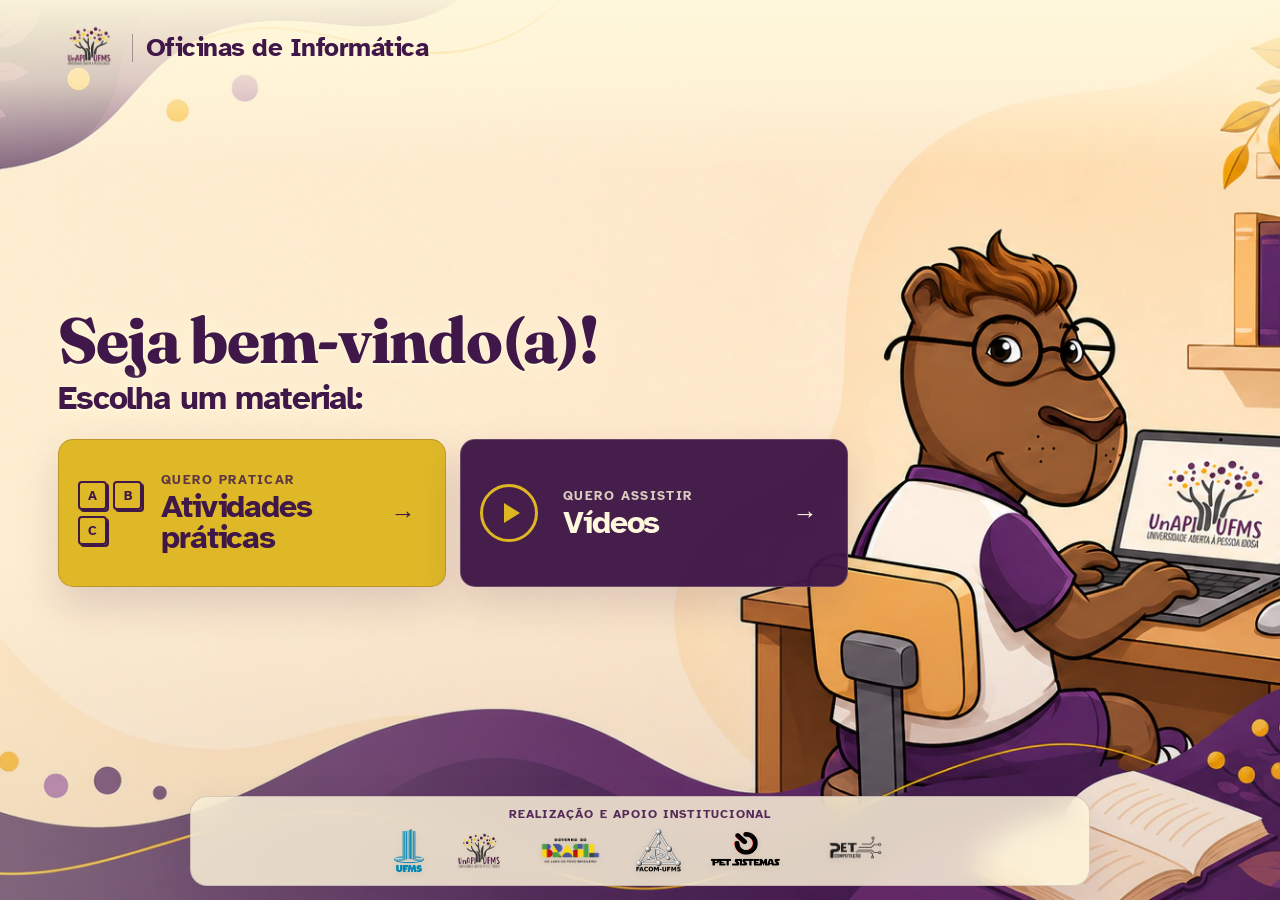
==== commit 2c045268: "Melhora responsividade e fluxos mobile" ====
--- a/index.html
+++ b/index.html
@@ -5,10 +5,10 @@
     <meta name="viewport" content="width=device-width, initial-scale=1.0" />
     <title>Portal UnAPI - Oficinas de Informática</title>
     <link rel="icon" href="img/favicon-unapi.webp?v=2" type="image/webp" />
-    <link rel="preload" href="img/home/hero-unapi.webp?v=20260801-2" as="image" type="image/webp" fetchpriority="high" media="(min-width: 681px)" />
-    <link rel="preload" href="img/home/hero-unapi-mobile-codex.webp?v=20260801-2" as="image" type="image/webp" fetchpriority="high" media="(max-width: 680px)" />
+    <link rel="preload" href="img/home/hero-unapi.webp?v=20260801-2" as="image" type="image/webp" fetchpriority="high" media="(min-width: 681px) and (min-height: 561px), (min-width: 681px) and (pointer: fine)" />
+    <link rel="preload" href="img/home/hero-unapi-mobile-codex.webp?v=20260801-2" as="image" type="image/webp" fetchpriority="high" media="(max-width: 680px), (max-height: 560px) and (pointer: coarse)" />
     <link rel="stylesheet" href="css/base.css" />
-    <link rel="stylesheet" href="css/home.css?v=20260801-7" />
+    <link rel="stylesheet" href="css/home.css?v=20260818-2" />
   </head>
   <body class="home-page portal-page">
     <main class="page-shell">
@@ -25,13 +25,13 @@
         <div class="hero-content">
           <h1 id="home-title">
             <span class="welcome-line">Seja bem-vindo(a)!</span>
-            <span class="choice-line">Escolha uma opção:</span>
+            <span class="choice-line">Escolha um material:</span>
           </h1>
 
-          <nav class="home-options" aria-label="Acessos do portal">
+          <nav class="home-options" aria-label="Materiais da oficina">
             <a class="home-option option-tools" href="ferramentas/">
               <span class="option-symbol option-keyboard" aria-hidden="true"><i>A</i><i>B</i><i>C</i></span>
-              <span class="option-copy"><small>Quero praticar</small><strong>Atividades</strong></span>
+              <span class="option-copy"><small>Quero praticar</small><strong>Atividades práticas</strong></span>
               <span class="option-open">Abrir <span aria-hidden="true">→</span></span>
             </a>
 
@@ -46,14 +46,14 @@
 
       <footer class="institutional-footer" aria-label="Logos institucionais">
         <div class="logos-footer">
-          <img src="img/ufms.webp" alt="UFMS" />
-          <img class="logo-unapi" src="img/unapi.webp" alt="UnAPI" />
-          <img class="logo-gov" src="img/gov-federal.webp" alt="Governo Federal" />
-          <img src="img/facom.webp" alt="FACOM" />
-          <img src="img/pet-sistemas.webp" alt="PET Sistemas" />
-          <img class="logo-pet-computacao" src="img/pet-computacao.webp" alt="PET Computação" />
+          <img src="img/ufms.webp" alt="UFMS" width="415" height="600" loading="lazy" decoding="async" />
+          <img class="logo-unapi" src="img/unapi.webp" alt="UnAPI" width="545" height="458" loading="lazy" decoding="async" />
+          <img class="logo-gov" src="img/gov-federal.webp" alt="Governo Federal" width="600" height="289" loading="lazy" decoding="async" />
+          <img src="img/facom.webp" alt="FACOM" width="600" height="573" loading="lazy" decoding="async" />
+          <img src="img/pet-sistemas.webp" alt="PET Sistemas" width="600" height="283" loading="lazy" decoding="async" />
+          <img class="logo-pet-computacao" src="img/pet-computacao.webp" alt="PET Computação" width="600" height="400" loading="lazy" decoding="async" />
         </div>
-        <div class="footer-note">Portal das Oficinas de Informática • UNAPI UFMS</div>
+        <div class="footer-note">Realização e apoio institucional</div>
       </footer>
     </main>
     <script src="js/portal-motion.js" defer></script>
--- a/css/base.css
+++ b/css/base.css
@@ -1,3 +1,27 @@
+@font-face {
+  font-family: "Atkinson Hyperlegible";
+  font-style: normal;
+  font-weight: 400;
+  font-display: swap;
+  src: url("../fonts/atkinson-hyperlegible-regular.woff2") format("woff2");
+}
+
+@font-face {
+  font-family: "Atkinson Hyperlegible";
+  font-style: normal;
+  font-weight: 700;
+  font-display: swap;
+  src: url("../fonts/atkinson-hyperlegible-bold.woff2") format("woff2");
+}
+
+@font-face {
+  font-family: "Fraunces";
+  font-style: normal;
+  font-weight: 600 900;
+  font-display: swap;
+  src: url("../fonts/fraunces-variable.woff2") format("woff2");
+}
+
 :root {
   --unapi-fundo: #fff8dc;
   --unapi-roxo: #542a58;
@@ -9,7 +33,17 @@
   --unapi-texto-suave: rgba(84, 42, 88, 0.76);
   --unapi-sombra: 0 10px 26px rgba(0, 0, 0, 0.14);
   --unapi-borda: 20px;
-  --unapi-fonte: "Segoe UI", Tahoma, Geneva, Verdana, sans-serif;
+  --unapi-fonte: "Atkinson Hyperlegible", "Segoe UI", Tahoma, Geneva, Verdana, sans-serif;
+  --unapi-fonte-display: "Fraunces", Georgia, serif;
+  --space-1: 4px;
+  --space-2: 8px;
+  --space-3: 12px;
+  --space-4: 16px;
+  --space-5: 20px;
+  --space-6: 24px;
+  --space-8: 32px;
+  --space-10: 40px;
+  --space-12: 48px;
   --portal-content-inline: max(clamp(22px, 4.5vw, 86px), calc((100vw - 1600px) / 2));
   --keyboard-scale: 1;
   --game-scale: 1;
@@ -19,6 +53,10 @@
   box-sizing: border-box;
   margin: 0;
   padding: 0;
+}
+
+[hidden] {
+  display: none !important;
 }
 
 ::selection {
@@ -71,7 +109,21 @@
   background-repeat: no-repeat;
   color: var(--unapi-roxo);
   font-family: var(--unapi-fonte);
+  font-synthesis: none;
+  -webkit-text-size-adjust: 100%;
+  text-size-adjust: 100%;
   overflow-x: hidden;
+}
+
+.hero-content h1,
+.tools-heading h1,
+.videos-heading h1,
+.mobility-heading h1,
+.header-panel h1,
+.touch-practice-heading h1 {
+  font-family: var(--unapi-fonte-display);
+  font-optical-sizing: auto;
+  font-variation-settings: "SOFT" 50, "WONK" 0;
 }
 
 body.has-page-overlay::before {
@@ -430,19 +482,207 @@
   max-height: clamp(28px, 4vh, 44px);
 }
 
+.device-gate {
+  position: fixed;
+  z-index: 10000;
+  inset: 0;
+  display: grid;
+  place-items: center;
+  padding: clamp(16px, 4vw, 40px);
+  overflow-y: auto;
+  background:
+    linear-gradient(rgba(63, 23, 72, 0.82), rgba(63, 23, 72, 0.9)),
+    url("../img/background-unapi.svg") center / cover no-repeat;
+  backdrop-filter: blur(8px);
+  -webkit-backdrop-filter: blur(8px);
+}
+
+.device-gate-card {
+  width: min(100%, 760px);
+  padding: clamp(24px, 5vw, 46px);
+  border: 1px solid rgba(255, 248, 220, 0.56);
+  border-radius: 22px;
+  background: rgba(255, 248, 220, 0.98);
+  box-shadow: 0 28px 80px rgba(20, 7, 24, 0.34);
+}
+
+.device-gate-kicker {
+  display: inline-flex;
+  margin-bottom: var(--space-3);
+  color: var(--unapi-roxo);
+  font-size: 13px;
+  font-weight: 700;
+  letter-spacing: 0.11em;
+  text-transform: uppercase;
+}
+
+.device-gate-card h1 {
+  max-width: 13ch;
+  color: var(--unapi-roxo-escuro);
+  font-family: var(--unapi-fonte-display);
+  font-size: clamp(38px, 7vw, 62px);
+  font-optical-sizing: auto;
+  font-variation-settings: "SOFT" 50, "WONK" 0;
+  letter-spacing: -0.045em;
+  line-height: 0.98;
+}
+
+.device-gate-intro {
+  max-width: 56ch;
+  margin-top: var(--space-4);
+  color: var(--unapi-roxo);
+  font-size: clamp(17px, 2.5vw, 20px);
+  line-height: 1.45;
+}
+
+.device-gate-options {
+  display: grid;
+  grid-template-columns: repeat(2, minmax(0, 1fr));
+  gap: var(--space-4);
+  margin-top: var(--space-6);
+}
+
+.device-choice {
+  position: relative;
+  min-height: 176px;
+  display: flex;
+  flex-direction: column;
+  align-items: flex-start;
+  justify-content: flex-start;
+  gap: var(--space-2);
+  padding: 22px;
+  border: 2px solid rgba(84, 42, 88, 0.3);
+  border-radius: 16px;
+  color: var(--unapi-roxo-escuro);
+  background: #fffbed;
+  text-align: left;
+  cursor: pointer;
+  transition: transform 0.18s ease, border-color 0.18s ease, background-color 0.18s ease, box-shadow 0.18s ease;
+}
+
+.device-choice[data-device-choice="touch"] {
+  background: rgba(221, 182, 34, 0.18);
+}
+
+.device-choice:hover,
+.device-choice:focus-visible,
+.device-choice.is-recommended {
+  border-color: var(--unapi-roxo-escuro);
+  box-shadow: 6px 7px 0 rgba(84, 42, 88, 0.13);
+  transform: translateY(-2px);
+}
+
+.device-choice-title {
+  font-family: var(--unapi-fonte-display);
+  font-size: clamp(28px, 4vw, 37px);
+  font-weight: 750;
+  letter-spacing: -0.03em;
+  line-height: 1;
+}
+
+.device-choice-copy {
+  color: var(--unapi-roxo);
+  font-size: 17px;
+  line-height: 1.35;
+}
+
+.device-recommendation {
+  order: -1;
+  width: fit-content;
+  min-height: 28px;
+  display: inline-flex;
+  align-items: center;
+  padding: 4px 9px;
+  border-radius: 999px;
+  color: var(--unapi-roxo-escuro);
+  background: var(--unapi-amarelo);
+  font-size: 11px;
+  font-weight: 700;
+  letter-spacing: 0.06em;
+  text-transform: uppercase;
+}
+
+.device-gate-note {
+  margin-top: var(--space-5);
+  color: var(--unapi-texto-suave);
+  font-size: 14px;
+  line-height: 1.4;
+}
+
+.device-gate-open {
+  overflow: hidden;
+}
+
+.device-mode-summary {
+  width: min(100%, 900px);
+  min-height: 52px;
+  margin-top: var(--space-4);
+  padding: var(--space-2) 0;
+  display: flex;
+  align-items: center;
+  justify-content: space-between;
+  gap: var(--space-4);
+  border-bottom: 1px solid rgba(84, 42, 88, 0.22);
+  color: var(--unapi-roxo);
+}
+
+.device-mode-summary span {
+  font-size: 16px;
+}
+
+.device-mode-summary strong {
+  color: var(--unapi-roxo-escuro);
+}
+
+.device-mode-summary button {
+  min-height: 44px;
+  padding: 9px 14px;
+  border: 1px solid rgba(84, 42, 88, 0.4);
+  border-radius: 10px;
+  color: var(--unapi-roxo-escuro);
+  background: rgba(255, 248, 220, 0.82);
+  font: 700 15px/1 var(--unapi-fonte);
+  cursor: pointer;
+}
+
+.device-mode-summary button:hover,
+.device-mode-summary button:focus-visible {
+  border-color: var(--unapi-roxo-escuro);
+  background: rgba(221, 182, 34, 0.2);
+}
+
 @media (max-width: 900px) {
   .topbar {
-    align-items: flex-start;
+    align-items: stretch;
     flex-direction: column;
-    gap: 4px;
+    gap: 12px;
     padding-top: 14px;
     padding-bottom: 12px;
   }
 
   .topnav {
+    width: 100%;
+    display: grid;
+    grid-template-columns: repeat(2, minmax(0, 1fr));
+    gap: 8px;
+    padding-left: 0;
+  }
+
+  .topnav a {
     justify-content: flex-start;
-    gap: 22px;
-    padding-left: 84px;
+    padding: 9px 12px;
+    border: 1px solid rgba(84, 42, 88, 0.16);
+    border-radius: 10px;
+    background: rgba(84, 42, 88, 0.045);
+  }
+
+  .topnav .nav-back {
+    border: 1px solid rgba(84, 42, 88, 0.16);
+    background: rgba(84, 42, 88, 0.045);
+  }
+
+  .topnav a:last-child {
+    justify-content: flex-end;
   }
 }
 
@@ -473,11 +713,6 @@
     border-radius: 0;
   }
 
-  .topnav {
-    gap: 16px;
-    padding-left: 68px;
-  }
-
   .logos-footer {
     gap: 12px 16px;
   }
@@ -491,29 +726,149 @@
     max-height: 30px;
   }
 
+  .activity-masthead {
+    min-height: 0;
+    display: grid;
+    grid-template-columns: 1fr;
+    align-items: stretch;
+    gap: 10px;
+    padding-top: 12px;
+    padding-bottom: 12px;
+  }
+
+  .activity-masthead-copy small {
+    display: block;
+  }
+
+  .activity-masthead-copy strong {
+    font-size: 22px;
+  }
+
   .activity-nav {
-    gap: 14px;
+    width: 100%;
+    display: grid;
+    grid-template-columns: repeat(2, minmax(0, 1fr));
+    gap: 8px;
   }
 
   .activity-nav a {
-    min-height: 44px;
-    padding: 8px 0;
-    font-size: 13px;
-  }
-
-  .activity-masthead {
-    min-height: 72px;
+    min-height: 46px;
+    justify-content: flex-start;
+    padding: 9px 12px;
+    border: 1px solid rgba(84, 42, 88, 0.16);
+    border-radius: 10px;
+    background: rgba(84, 42, 88, 0.045);
+    font-size: 14px;
+  }
+
+  .activity-nav a:last-child {
+    justify-content: flex-end;
+  }
+
+  .device-gate {
+    place-items: start center;
+    padding: 12px;
+  }
+
+  .device-gate-card {
+    margin: auto 0;
+    padding: 24px 18px;
+    border-radius: 18px;
+  }
+
+  .device-gate-options {
+    grid-template-columns: 1fr;
+    gap: var(--space-3);
+    margin-top: var(--space-5);
+  }
+
+  .device-choice {
+    min-height: 132px;
+    padding: 17px;
+  }
+
+  .device-mode-summary {
     align-items: flex-start;
-    padding-top: 10px;
-    padding-bottom: 8px;
-  }
-
-  .activity-masthead-copy small {
-    display: none;
-  }
-
-  .activity-masthead-copy strong {
-    font-size: 18px;
+    padding-inline: 0;
+  }
+}
+
+@media (max-width: 380px) {
+  .device-gate-card h1 {
+    font-size: 36px;
+  }
+
+  .device-gate-intro {
+    font-size: 16px;
+  }
+
+  .device-choice {
+    min-height: 120px;
+  }
+
+  .device-mode-summary {
+    flex-direction: column;
+    gap: var(--space-2);
+  }
+
+  .device-mode-summary button {
+    width: 100%;
+  }
+}
+
+@media (max-height: 650px) {
+  .device-gate {
+    padding: 8px;
+  }
+
+  .device-gate-card {
+    padding: 18px 16px;
+  }
+
+  .device-gate-kicker {
+    margin-bottom: 8px;
+    font-size: 11px;
+  }
+
+  .device-gate-card h1 {
+    font-size: 34px;
+  }
+
+  .device-gate-intro {
+    margin-top: 10px;
+    font-size: 15px;
+    line-height: 1.3;
+  }
+
+  .device-gate-options {
+    gap: 8px;
+    margin-top: 14px;
+  }
+
+  .device-choice {
+    min-height: 102px;
+    gap: 4px;
+    padding: 12px 14px;
+  }
+
+  .device-choice-title {
+    font-size: 28px;
+  }
+
+  .device-choice-copy {
+    font-size: 15px;
+    line-height: 1.25;
+  }
+
+  .device-recommendation {
+    min-height: 24px;
+    padding: 3px 8px;
+    font-size: 9px;
+  }
+
+  .device-gate-note {
+    margin-top: 12px;
+    font-size: 12px;
   }
 }
 
--- a/css/home.css
+++ b/css/home.css
@@ -10,42 +10,63 @@
   width: 100%;
   max-width: none;
   min-height: 100svh;
+  overflow: hidden;
   isolation: isolate;
   background-color: var(--unapi-fundo);
+  background-image: url("../img/home/hero-unapi.webp?v=20260801-2");
+  background-position: center;
   background-repeat: no-repeat;
-}
-
-@media (min-width: 681px) {
-  .home-page .page-shell {
-    background-image: url("../img/home/hero-unapi.webp?v=20260801-2");
-    background-position: center;
-    background-size: cover;
-  }
+  background-size: cover;
+}
+
+.home-page .page-shell::before,
+.home-page .page-shell::after {
+  content: "";
+  position: absolute;
+  z-index: 0;
+  inset: 0;
+  pointer-events: none;
+}
+
+.home-page .page-shell::before {
+  background: linear-gradient(180deg, rgba(255, 248, 220, 0.96) 0, rgba(255, 248, 220, 0.68) 82px, transparent 170px);
+}
+
+.home-page .page-shell::after {
+  background:
+    linear-gradient(90deg, rgba(255, 248, 220, 0.34) 0%, rgba(255, 248, 220, 0.08) 44%, transparent 65%),
+    linear-gradient(180deg, transparent 62%, rgba(63, 23, 72, 0.12));
 }
 
 .home-masthead {
   position: absolute;
-  inset: 0 0 auto;
   z-index: 4;
-  height: 96px;
-  min-height: 0;
-  justify-content: center;
-  padding: 0 var(--portal-content-inline);
+  top: 16px;
+  left: var(--portal-content-inline);
+  width: fit-content;
+  min-height: 64px;
+  height: auto;
+  justify-content: flex-start;
+  margin: 0;
+  padding: 0;
+  border: 0;
+  border-radius: 0;
   background: transparent;
+  box-shadow: none;
   overflow: visible;
 }
 
+.home-masthead .brand {
+  gap: 12px;
+}
+
 .home-masthead .brand-mark {
-  width: 106px;
-  height: 106px;
-}
-
-.home-masthead .brand {
-  gap: 18px;
+  width: 62px;
+  height: 62px;
 }
 
 .home-masthead .brand-copy {
-  padding-left: 18px;
+  padding-left: 13px;
   border-left: 1px solid rgba(63, 23, 72, 0.38);
 }
 
@@ -54,25 +75,22 @@
 }
 
 .home-masthead .brand-copy strong {
-  font-size: clamp(28px, 2.2vw, 34px);
+  font-size: clamp(24px, 2vw, 31px);
+  letter-spacing: -0.02em;
 }
 
 .home-choice {
   position: relative;
-  flex: 1 0 auto;
+  z-index: 1;
   min-height: 100svh;
   display: flex;
   align-items: center;
-  padding: 106px var(--portal-content-inline) 86px;
+  padding: 110px var(--portal-content-inline) 112px;
   overflow: hidden;
-  isolation: isolate;
   background: transparent;
 }
 
-.home-choice::before {
-  display: none;
-}
-
+.home-choice::before,
 .home-choice::after {
   display: none;
 }
@@ -80,15 +98,21 @@
 .hero-content {
   position: relative;
   z-index: 1;
-  width: min(100%, 760px);
+  width: min(100%, 790px);
 }
 
 .hero-content h1 {
-  max-width: 700px;
-  margin-bottom: 28px;
+  width: fit-content;
+  max-width: 660px;
+  margin-bottom: 24px;
+  padding: 0;
+  border: 0;
   color: var(--unapi-roxo-escuro);
+  background: transparent;
+  box-shadow: none;
   letter-spacing: -0.055em;
-  line-height: 1;
+  line-height: 0.92;
+  text-shadow: 0 2px 0 rgba(255, 248, 220, 0.92), 0 0 24px rgba(255, 248, 220, 0.9);
 }
 
 .hero-content h1 span {
@@ -96,83 +120,93 @@
 }
 
 .welcome-line {
-  font-size: clamp(48px, 4.6vw, 66px);
+  font-size: clamp(58px, 5vw, 78px);
+  font-weight: 760;
 }
 
 .choice-line {
-  margin-top: 10px;
-  font-size: clamp(34px, 3.15vw, 46px);
+  margin-top: 12px;
+  font-family: var(--unapi-fonte);
+  font-size: clamp(30px, 2.6vw, 40px);
+  font-weight: 700;
+  letter-spacing: -0.035em;
+  line-height: 1;
 }
 
 .home-options {
-  width: min(100%, 760px);
+  width: min(100%, 790px);
   display: grid;
   grid-template-columns: repeat(2, minmax(0, 1fr));
-  gap: 18px;
+  gap: 14px;
 }
 
 .home-option {
-  min-height: 220px;
+  min-height: 148px;
   display: grid;
-  grid-template-columns: 1fr auto;
-  grid-template-rows: auto 1fr auto;
-  gap: 12px;
-  align-items: start;
-  padding: 22px;
-  border: 2px solid transparent;
-  border-radius: 6px;
+  grid-template-columns: 70px minmax(0, 1fr) 46px;
+  grid-template-rows: 1fr;
+  align-items: center;
+  gap: 13px;
+  padding: 19px;
+  border: 1px solid transparent;
+  border-radius: 15px;
   color: var(--unapi-roxo-escuro);
+  box-shadow: 0 18px 42px rgba(63, 23, 72, 0.16);
   text-decoration: none;
+  overflow: hidden;
   transition: transform 0.2s ease, box-shadow 0.2s ease, border-color 0.2s ease;
 }
 
 .option-tools {
-  background: var(--unapi-amarelo);
-  box-shadow: 8px 8px 0 rgba(63, 23, 72, 0.16);
+  border-color: rgba(63, 23, 72, 0.2);
+  background: rgba(221, 182, 34, 0.97);
 }
 
 .option-videos {
-  background: var(--unapi-roxo-escuro);
+  border-color: rgba(255, 248, 220, 0.2);
   color: var(--unapi-fundo);
-  box-shadow: 8px 8px 0 rgba(221, 182, 34, 0.3);
+  background: rgba(63, 23, 72, 0.97);
 }
 
 .home-option:hover,
 .home-option:focus-visible {
   transform: translateY(-4px);
+  box-shadow: 0 24px 52px rgba(63, 23, 72, 0.22);
 }
 
 .option-tools:hover,
 .option-tools:focus-visible {
   border-color: var(--unapi-roxo-escuro);
-  box-shadow: 11px 12px 0 rgba(63, 23, 72, 0.18);
 }
 
 .option-videos:hover,
 .option-videos:focus-visible {
   border-color: var(--unapi-amarelo);
-  box-shadow: 11px 12px 0 rgba(221, 182, 34, 0.34);
 }
 
 .option-symbol {
-  grid-column: 1 / -1;
-  min-height: 60px;
+  min-height: 0;
   display: flex;
   align-items: center;
-  gap: 7px;
+  gap: 6px;
+}
+
+.option-keyboard {
+  width: 66px;
+  flex-wrap: wrap;
 }
 
 .option-keyboard i {
-  width: 38px;
-  height: 38px;
+  width: 29px;
+  height: 29px;
   display: grid;
   place-items: center;
   border: 2px solid currentColor;
   border-radius: 4px;
-  box-shadow: 3px 3px 0 currentColor;
-  font-size: 17px;
+  box-shadow: 2px 2px 0 currentColor;
+  font-size: 13px;
   font-style: normal;
-  font-weight: 900;
+  font-weight: 700;
 }
 
 .option-play i {
@@ -187,225 +221,372 @@
 .option-play i::before {
   content: "";
   margin-left: 5px;
-  border-top: 11px solid transparent;
-  border-bottom: 11px solid transparent;
-  border-left: 18px solid var(--unapi-amarelo);
+  border-top: 10px solid transparent;
+  border-bottom: 10px solid transparent;
+  border-left: 16px solid var(--unapi-amarelo);
 }
 
 .option-copy {
+  min-width: 0;
   display: flex;
   flex-direction: column;
-  gap: 3px;
+  gap: 4px;
 }
 
 .option-copy small {
   color: currentColor;
-  font-size: 14px;
-  font-weight: 900;
+  font-size: 13px;
+  font-weight: 700;
   letter-spacing: 0.1em;
   text-transform: uppercase;
-  opacity: 0.78;
+  opacity: 0.8;
 }
 
 .option-copy strong {
   color: currentColor;
-  font-size: clamp(34px, 2.7vw, 40px);
+  font-size: clamp(29px, 2.5vw, 37px);
+  font-weight: 700;
   letter-spacing: -0.035em;
-  line-height: 1;
+  line-height: 0.96;
 }
 
 .option-open {
-  align-self: end;
+  min-width: 44px;
+  min-height: 44px;
   display: inline-flex;
   align-items: center;
-  gap: 9px;
-  padding-top: 8px;
+  justify-content: center;
   color: currentColor;
-  font-size: 15px;
-  font-weight: 900;
-  text-transform: uppercase;
+  font-size: 0;
+}
+
+.option-open span {
+  font-size: 25px;
 }
 
 .home-page .institutional-footer {
   position: absolute;
-  right: auto;
-  bottom: 16px;
-  left: 50%;
   z-index: 4;
-  width: min(calc(100% - 48px), 920px);
-  margin: 0;
-  padding: 13px 26px;
-  transform: translateX(-50%);
-  border: 1px solid rgba(255, 255, 255, 0.42);
-  border-radius: 24px;
-  background: rgba(255, 248, 220, 0.24);
-  box-shadow: 0 8px 18px rgba(35, 12, 41, 0.12);
+  right: 0;
+  bottom: 14px;
+  left: 0;
+  width: min(900px, calc(100% - 40px));
+  margin: 0 auto;
+  padding: 10px 20px 13px;
+  border: 1px solid rgba(84, 42, 88, 0.18);
+  border-radius: 17px;
+  background: rgba(255, 248, 220, 0.82);
+  box-shadow: 0 16px 40px rgba(63, 23, 72, 0.12);
+  backdrop-filter: blur(14px) saturate(1.08);
+  -webkit-backdrop-filter: blur(14px) saturate(1.08);
+  gap: 8px;
+}
+
+.home-page .footer-note {
+  order: -1;
+  display: block;
+  color: var(--unapi-roxo);
+  font-size: 12px;
+  font-weight: 700;
+  letter-spacing: 0.09em;
+  text-transform: uppercase;
+}
+
+.home-page .logos-footer {
+  flex-wrap: nowrap;
+  gap: clamp(18px, 2.4vw, 30px);
 }
 
 .home-page .logos-footer img {
-  max-height: 40px;
+  max-height: 38px;
+  max-width: 122px;
+}
+
+.home-page .logos-footer img:nth-child(1),
+.home-page .logos-footer img:nth-child(4) {
+  max-height: 43px;
+  max-width: 58px;
 }
 
 .home-page .logos-footer img.logo-unapi,
 .home-page .logos-footer img.logo-pet-computacao {
-  max-height: 48px;
-}
-
-.home-page .footer-note {
-  display: none;
-}
-
-@media (min-width: 1100px) and (min-height: 820px) {
+  max-height: 43px;
+}
+
+.home-page .logos-footer img.logo-gov {
+  max-height: 34px;
+}
+
+@media (max-width: 980px) {
+  .home-page .page-shell {
+    background-position: 65% center;
+  }
+
+  .home-choice {
+    align-items: flex-start;
+    padding-top: 128px;
+  }
+}
+
+@media (max-width: 680px) {
+  .home-page .page-shell {
+    background-image: url("../img/home/hero-unapi-mobile-codex.webp?v=20260801-2");
+    background-position: 62% center;
+  }
+
+  .home-page .page-shell::before {
+    background: linear-gradient(180deg, rgba(255, 248, 220, 0.96) 0, rgba(255, 248, 220, 0.72) 70px, transparent 142px);
+  }
+
+  .home-page .page-shell::after {
+    background: linear-gradient(180deg, rgba(255, 248, 220, 0.16) 0 48%, transparent 66%, rgba(63, 23, 72, 0.12));
+  }
+
+  .home-masthead {
+    top: 12px;
+    right: 20px;
+    left: 20px;
+    width: auto;
+    min-height: 56px;
+  }
+
+  .home-masthead .brand-mark {
+    width: 52px;
+    height: 52px;
+  }
+
+  .home-masthead .brand {
+    gap: 10px;
+  }
+
+  .home-masthead .brand-copy {
+    padding-left: 11px;
+  }
+
+  .home-masthead .brand-copy strong {
+    font-size: clamp(19px, 5.5vw, 23px);
+  }
+
   .home-choice {
     min-height: 100svh;
-  }
-}
-
-@media (max-width: 980px) {
-  .home-page .page-shell {
-    background-position: 68% center;
-  }
-
-  .home-choice {
-    min-height: 820px;
     align-items: flex-start;
-    padding-top: 112px;
-    padding-bottom: 330px;
-    background: transparent;
-  }
-}
-
-@media (max-width: 680px) {
-  .home-masthead {
-    height: 82px;
-    min-height: 0;
-    padding: 0 14px;
-  }
-
-  .home-masthead .brand-mark {
-    width: 84px;
-    height: 84px;
-  }
-
-  .home-masthead .brand {
-    gap: 12px;
-  }
-
-  .home-masthead .brand-copy {
-    padding-left: 12px;
-  }
-
-  .home-masthead .brand-copy strong {
-    font-size: 22px;
-  }
-
-  .home-choice {
-    min-height: 1160px;
-    padding: 104px 18px 330px;
+    padding: calc(100px + var(--space-2)) 20px 136px;
+  }
+
+  .hero-content {
+    width: 100%;
   }
 
   .hero-content h1 {
-    margin-bottom: 24px;
+    max-width: 370px;
+    margin-bottom: 17px;
+    text-shadow: 0 2px 0 rgba(255, 248, 220, 0.98), 0 0 18px rgba(255, 248, 220, 0.98);
   }
 
   .welcome-line {
-    font-size: clamp(38px, 11vw, 48px);
+    font-size: clamp(40px, 11.2vw, 50px);
+    line-height: 0.9;
   }
 
   .choice-line {
-    margin-top: 6px;
-    font-size: clamp(28px, 8vw, 36px);
+    margin-top: 9px;
+    font-size: clamp(24px, 6.6vw, 29px);
   }
 
   .home-options {
     grid-template-columns: 1fr;
-    gap: 14px;
+    gap: 10px;
   }
 
   .home-option {
-    min-height: 154px;
-    grid-template-columns: 86px 1fr auto;
-    grid-template-rows: 1fr;
-    align-items: center;
-    padding: 18px;
-  }
-
-  .option-symbol {
-    grid-column: auto;
-    min-height: 0;
+    min-height: 102px;
+    grid-template-columns: 58px minmax(0, 1fr) 42px;
+    gap: 10px;
+    padding: 13px 12px;
+    border-radius: 14px;
+    box-shadow: 0 12px 30px rgba(63, 23, 72, 0.16);
   }
 
   .option-keyboard {
-    flex-wrap: wrap;
-    width: 78px;
+    width: 54px;
   }
 
   .option-keyboard i {
-    width: 34px;
-    height: 34px;
-    font-size: 14px;
+    width: 24px;
+    height: 24px;
+    font-size: 11px;
   }
 
   .option-play i {
-    width: 64px;
-    height: 64px;
+    width: 50px;
+    height: 50px;
+  }
+
+  .option-copy small {
+    font-size: 11px;
   }
 
   .option-copy strong {
-    font-size: 32px;
-  }
-
-  .option-open {
-    align-self: center;
-    font-size: 0;
-  }
-
-  .option-open span {
+    font-size: clamp(25px, 7.3vw, 30px);
+  }
+
+  .home-page .institutional-footer {
+    bottom: 12px;
+    width: calc(100% - 40px);
+    min-height: 122px;
+    padding: 9px 14px 12px;
+    border-radius: 16px;
+    gap: 7px;
+  }
+
+  .home-page .footer-note {
+    font-size: 11px;
+  }
+
+  .home-page .logos-footer {
+    display: grid;
+    grid-template-columns: repeat(3, minmax(0, 1fr));
+    justify-items: center;
+    gap: 7px 14px;
+  }
+
+  .home-page .logos-footer img,
+  .home-page .logos-footer img.logo-unapi,
+  .home-page .logos-footer img.logo-pet-computacao,
+  .home-page .logos-footer img.logo-gov {
+    max-height: 38px;
+    max-width: 100px;
+  }
+
+  .home-page .logos-footer img:nth-child(1),
+  .home-page .logos-footer img:nth-child(4) {
+    max-height: 43px;
+    max-width: 55px;
+  }
+}
+
+@media (max-width: 360px) and (max-height: 650px) {
+  .home-page .page-shell,
+  .home-choice {
+    min-height: 700px;
+  }
+}
+
+@media (max-width: 360px) {
+  .home-masthead {
+    right: 14px;
+    left: 14px;
+  }
+
+  .home-masthead .brand-copy strong {
+    font-size: 18px;
+  }
+
+  .home-choice {
+    padding-right: 14px;
+    padding-left: 14px;
+  }
+
+  .welcome-line {
+    font-size: 39px;
+  }
+
+  .choice-line {
+    font-size: 23px;
+  }
+
+  .home-option {
+    min-height: 98px;
+  }
+
+  .option-copy strong {
     font-size: 25px;
   }
 
+  .home-page .institutional-footer {
+    width: calc(100% - 28px);
+  }
+}
+
+@media (orientation: landscape) and (max-height: 560px) {
   .home-page .page-shell {
-    background-color: var(--unapi-fundo);
-    background-image: url("../img/home/hero-unapi-mobile-codex.webp?v=20260801-2");
-    background-position: 90% top;
-    background-size: auto 100%;
-    background-repeat: no-repeat;
+    min-height: 100svh;
+    background-image: url("../img/home/hero-unapi.webp?v=20260801-2");
+    background-position: center;
+  }
+
+  .home-masthead {
+    top: 10px;
+    right: auto;
+    left: 16px;
+    width: fit-content;
+  }
+
+  .home-choice {
+    min-height: 100svh;
+    padding: 82px 16px 92px;
+  }
+
+  .hero-content {
+    width: min(70vw, 700px);
+  }
+
+  .welcome-line {
+    font-size: clamp(38px, 6.2vw, 52px);
+  }
+
+  .choice-line {
+    font-size: clamp(22px, 4vw, 30px);
+  }
+
+  .home-options {
+    grid-template-columns: repeat(2, minmax(0, 1fr));
+  }
+
+  .home-option {
+    min-height: 92px;
+    grid-template-columns: 48px minmax(0, 1fr) 36px;
+    padding: 10px;
+  }
+
+  .option-keyboard {
+    width: 46px;
+  }
+
+  .option-keyboard i {
+    width: 20px;
+    height: 20px;
+  }
+
+  .option-play i {
+    width: 42px;
+    height: 42px;
+  }
+
+  .option-copy strong {
+    font-size: clamp(21px, 3.3vw, 27px);
   }
 
   .home-page .institutional-footer {
+    right: 14px;
     bottom: 10px;
-    width: calc(100% - 20px);
-    padding: 10px 12px;
-    border-radius: 20px;
-    background: rgba(255, 248, 220, 0.3);
-  }
-
-  .home-page .logos-footer img {
-    max-height: 32px;
-  }
-
+    left: auto;
+    width: min(55vw, 520px);
+    min-height: 72px;
+  }
+
+  .home-page .logos-footer {
+    display: flex;
+    flex-wrap: nowrap;
+    gap: 10px;
+  }
+
+  .home-page .logos-footer img,
   .home-page .logos-footer img.logo-unapi,
-  .home-page .logos-footer img.logo-pet-computacao {
-    max-height: 38px;
-  }
-}
-
-@media (max-width: 420px) {
-  .home-option {
-    grid-template-columns: 72px minmax(0, 1fr) auto;
-  }
-
-  .option-keyboard {
-    width: 70px;
-  }
-
-  .option-keyboard i {
-    width: 30px;
-    height: 30px;
-  }
-
-  .option-copy strong {
-    font-size: 29px;
+  .home-page .logos-footer img.logo-pet-computacao,
+  .home-page .logos-footer img.logo-gov {
+    max-height: 24px;
+    max-width: 62px;
   }
 }
 
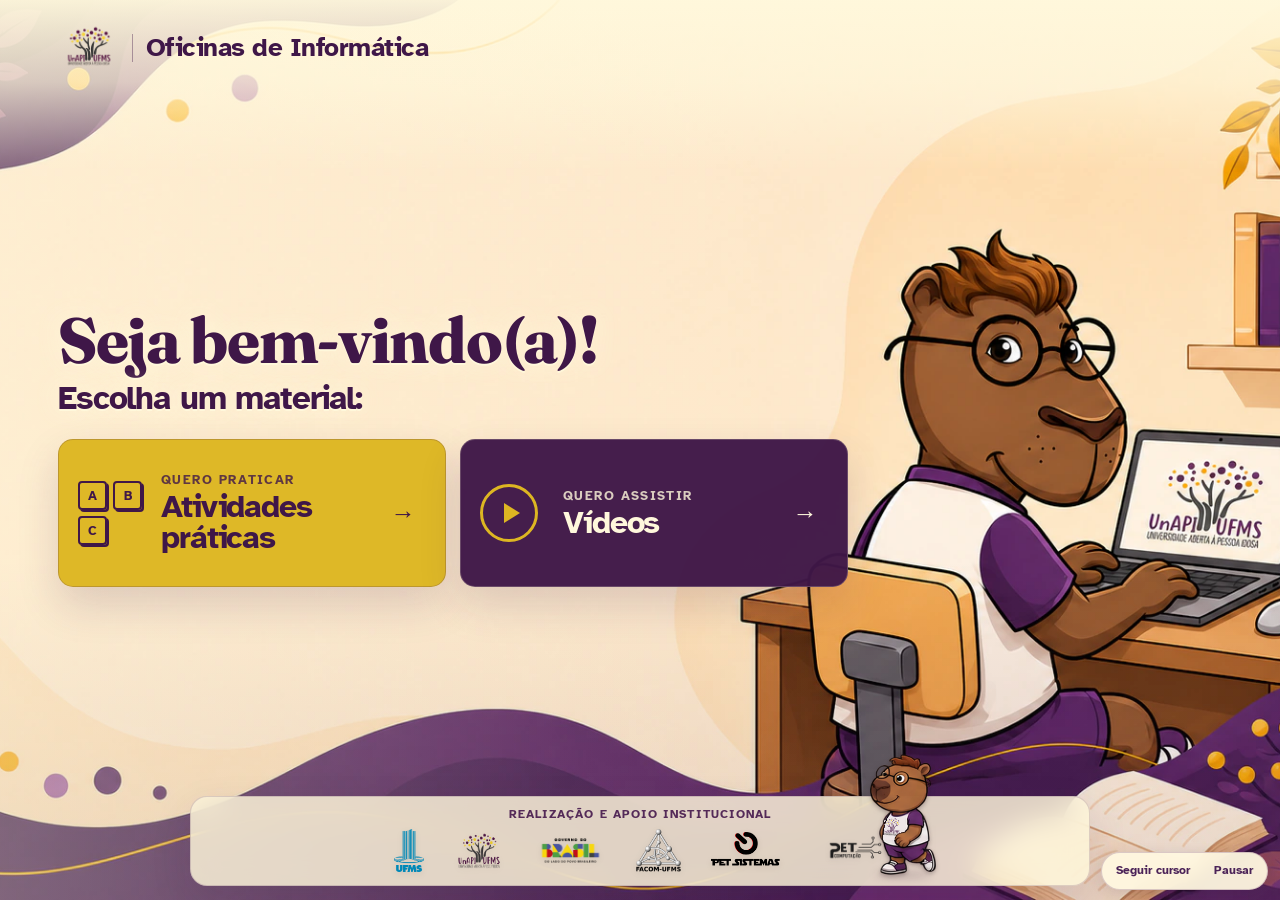
==== commit b0b2bf2e: "feat: integra capivara V05 interativa com plataformas nos cartões" ====
--- a/index.html
+++ b/index.html
@@ -9,6 +9,7 @@
     <link rel="preload" href="img/home/hero-unapi-mobile-codex.webp?v=20260801-2" as="image" type="image/webp" fetchpriority="high" media="(max-width: 680px), (max-height: 560px) and (pointer: coarse)" />
     <link rel="stylesheet" href="css/base.css" />
     <link rel="stylesheet" href="css/home.css?v=20260818-2" />
+    <link rel="stylesheet" href="css/capivara-interativa.css?v=1" />
   </head>
   <body class="home-page portal-page">
     <main class="page-shell">
@@ -57,5 +58,6 @@
       </footer>
     </main>
     <script src="js/portal-motion.js" defer></script>
+    <script src="js/capivara-interativa.js?v=1" defer></script>
   </body>
 </html>
--- a/css/base.css
+++ b/css/base.css
@@ -100,6 +100,64 @@
   }
 }
 
+@keyframes device-gate-arrive {
+  from {
+    opacity: 0;
+    transform: translateY(18px) scale(0.985);
+  }
+
+  to {
+    opacity: 1;
+    transform: translateY(0) scale(1);
+  }
+}
+
+@keyframes device-choice-arrive {
+  from {
+    opacity: 0;
+    transform: translateY(12px);
+  }
+
+  to {
+    opacity: 1;
+    transform: translateY(0);
+  }
+}
+
+@keyframes device-recommendation-sheen {
+  0%,
+  65%,
+  100% {
+    background-position: center, 120% center;
+  }
+
+  82% {
+    background-position: center, -120% center;
+  }
+}
+
+@keyframes device-selected-pop {
+  from {
+    opacity: 0;
+    transform: scale(0.86);
+  }
+
+  to {
+    opacity: 1;
+    transform: scale(1);
+  }
+}
+
+@keyframes portal-orbit {
+  from {
+    transform: rotate(0deg);
+  }
+
+  to {
+    transform: rotate(360deg);
+  }
+}
+
 body {
   min-height: 100vh;
   background-color: var(--unapi-fundo);
@@ -154,6 +212,7 @@
 }
 
 .topbar {
+  position: relative;
   width: 100vw;
   min-height: 88px;
   flex: 0 0 auto;
@@ -168,6 +227,37 @@
   border-radius: 0;
   background: rgba(255, 248, 220, 0.98);
   box-shadow: none;
+  overflow: hidden;
+  isolation: isolate;
+}
+
+.topbar:not(.home-masthead)::before,
+.activity-masthead::before {
+  content: "";
+  position: absolute;
+  z-index: -1;
+  width: 82px;
+  height: 82px;
+  right: clamp(18px, 5vw, 84px);
+  top: -48px;
+  border: 11px solid rgba(221, 182, 34, 0.16);
+  border-right-color: rgba(84, 42, 88, 0.12);
+  border-radius: 50%;
+  pointer-events: none;
+  animation: portal-orbit 18s linear infinite;
+}
+
+.topbar:not(.home-masthead)::after,
+.activity-masthead::after {
+  content: "";
+  position: absolute;
+  z-index: -1;
+  left: var(--portal-content-inline);
+  bottom: 0;
+  width: clamp(74px, 10vw, 150px);
+  height: 3px;
+  background: linear-gradient(90deg, var(--unapi-amarelo) 0 58%, var(--unapi-roxo) 58% 100%);
+  pointer-events: none;
 }
 
 .brand {
@@ -217,7 +307,7 @@
 .topnav {
   display: flex;
   align-items: center;
-  gap: 26px;
+  gap: 10px;
   flex-wrap: wrap;
   justify-content: flex-end;
 }
@@ -432,7 +522,7 @@
   display: flex;
   align-items: center;
   justify-content: flex-end;
-  gap: 22px;
+  gap: 10px;
 }
 
 .activity-nav a {
@@ -463,6 +553,112 @@
   border-bottom-color: var(--unapi-amarelo);
   background: transparent;
   color: var(--unapi-roxo-escuro);
+}
+
+.topnav a.nav-action,
+.activity-nav a.nav-action,
+.proof-nav a.nav-action,
+.signature-nav a.nav-action {
+  min-width: 0;
+  min-height: 44px;
+  display: inline-flex;
+  align-items: center;
+  justify-content: center;
+  gap: 8px;
+  padding: 8px 13px;
+  border: 1px solid transparent;
+  border-radius: 12px;
+  font-family: var(--unapi-fonte);
+  font-size: 14px;
+  font-weight: 800;
+  line-height: 1;
+  text-decoration: none;
+  box-shadow: 0 3px 0 rgba(63, 23, 72, 0.12);
+  transition: transform 0.18s ease, box-shadow 0.18s ease, background-color 0.18s ease, border-color 0.18s ease;
+}
+
+.nav-action::before {
+  min-width: 20px;
+  display: inline-grid;
+  place-items: center;
+  font-size: 17px;
+  font-weight: 900;
+  line-height: 1;
+  transition: transform 0.18s ease;
+}
+
+.nav-action--back {
+  color: var(--unapi-fundo) !important;
+  background: var(--unapi-roxo) !important;
+  border-color: var(--unapi-roxo) !important;
+}
+
+.nav-action--back::before {
+  content: "←";
+}
+
+.nav-action--featured {
+  color: var(--unapi-roxo-escuro) !important;
+  background: var(--unapi-amarelo) !important;
+  border-color: var(--unapi-amarelo) !important;
+}
+
+.nav-action--featured.nav-action--activities::before {
+  content: "A";
+  width: 21px;
+  height: 21px;
+  border: 2px solid currentColor;
+  border-radius: 4px;
+  font-size: 11px;
+  box-shadow: 2px 2px 0 rgba(84, 42, 88, 0.22);
+}
+
+.nav-action--videos::before {
+  content: "▶";
+  padding-left: 2px;
+  font-size: 13px;
+}
+
+.nav-action--quiet {
+  color: var(--unapi-roxo-escuro) !important;
+  background: rgba(255, 251, 237, 0.82) !important;
+  border-color: rgba(84, 42, 88, 0.24) !important;
+}
+
+.nav-action--home::before {
+  content: "⌂";
+}
+
+.topnav a.nav-action:hover,
+.activity-nav a.nav-action:hover,
+.proof-nav a.nav-action:hover,
+.signature-nav a.nav-action:hover,
+.topnav a.nav-action:focus-visible,
+.activity-nav a.nav-action:focus-visible,
+.proof-nav a.nav-action:focus-visible,
+.signature-nav a.nav-action:focus-visible {
+  border-bottom-color: transparent;
+  transform: translateY(-2px);
+  box-shadow: 0 5px 0 rgba(63, 23, 72, 0.16);
+}
+
+.nav-action--back:hover::before,
+.nav-action--back:focus-visible::before {
+  transform: translateX(-2px);
+}
+
+.nav-action--featured:hover::before,
+.nav-action--featured:focus-visible::before {
+  transform: scale(1.08) rotate(-3deg);
+}
+
+.nav-action:active {
+  transform: translateY(1px) !important;
+  box-shadow: 0 1px 0 rgba(63, 23, 72, 0.16) !important;
+}
+
+.nav-action--featured:focus-visible {
+  outline-color: var(--unapi-roxo-escuro) !important;
 }
 
 .tool-page .logos-footer {
@@ -504,6 +700,11 @@
   border-radius: 22px;
   background: rgba(255, 248, 220, 0.98);
   box-shadow: 0 28px 80px rgba(20, 7, 24, 0.34);
+  animation: device-gate-arrive 0.48s cubic-bezier(0.22, 1, 0.36, 1) both;
+}
+
+.device-gate-card:focus {
+  outline: none;
 }
 
 .device-gate-kicker {
@@ -557,19 +758,84 @@
   background: #fffbed;
   text-align: left;
   cursor: pointer;
+  overflow: hidden;
+  isolation: isolate;
+  animation: device-choice-arrive 0.44s cubic-bezier(0.22, 1, 0.36, 1) both;
   transition: transform 0.18s ease, border-color 0.18s ease, background-color 0.18s ease, box-shadow 0.18s ease;
 }
 
-.device-choice[data-device-choice="touch"] {
-  background: rgba(221, 182, 34, 0.18);
+.device-choice:nth-child(2) {
+  animation-delay: 70ms;
+}
+
+.device-choice::before,
+.device-choice::after {
+  content: "";
+  position: absolute;
+  pointer-events: none;
+}
+
+.device-choice::before {
+  z-index: 0;
+  inset: 0;
+  background:
+    radial-gradient(circle at 84% 16%, rgba(255, 255, 255, 0.72) 0 18%, transparent 42%),
+    linear-gradient(120deg, transparent 24%, rgba(221, 182, 34, 0.2) 50%, transparent 76%);
+  background-size: 100% 100%, 220% 100%;
+  background-position: center, 120% center;
+  opacity: 0;
+  transition: opacity 0.2s ease;
+}
+
+.device-choice::after {
+  right: 18px;
+  bottom: 16px;
+  z-index: 0;
+  color: var(--unapi-roxo-escuro);
+  opacity: 0.1;
+}
+
+.device-choice[data-device-choice="touch"]::after {
+  width: 38px;
+  height: 62px;
+  border: 4px solid currentColor;
+  border-radius: 9px;
+  box-shadow: inset 0 -8px 0 rgba(63, 23, 72, 0.24);
+}
+
+.device-choice[data-device-choice="desktop"]::after {
+  width: 74px;
+  height: 48px;
+  border: 4px solid currentColor;
+  border-radius: 7px;
+  box-shadow: 0 12px 0 -8px currentColor;
+}
+
+.device-choice > * {
+  position: relative;
+  z-index: 1;
+}
+
+.device-choice.is-recommended {
+  border-color: rgba(84, 42, 88, 0.76);
+  background: rgba(221, 182, 34, 0.2);
+}
+
+.device-choice.is-recommended::before {
+  opacity: 1;
+  animation: device-recommendation-sheen 5s ease-in-out infinite;
 }
 
 .device-choice:hover,
-.device-choice:focus-visible,
-.device-choice.is-recommended {
+.device-choice:focus-visible {
   border-color: var(--unapi-roxo-escuro);
   box-shadow: 6px 7px 0 rgba(84, 42, 88, 0.13);
   transform: translateY(-2px);
+}
+
+.device-choice.is-selected {
+  border-color: var(--unapi-roxo-escuro);
+  box-shadow: inset 0 0 0 2px rgba(84, 42, 88, 0.12), 6px 7px 0 rgba(84, 42, 88, 0.13);
 }
 
 .device-choice-title {
@@ -600,6 +866,23 @@
   font-weight: 700;
   letter-spacing: 0.06em;
   text-transform: uppercase;
+}
+
+.device-selected {
+  order: -1;
+  width: fit-content;
+  min-height: 28px;
+  display: inline-flex;
+  align-items: center;
+  padding: 4px 9px;
+  border-radius: 999px;
+  color: var(--unapi-fundo);
+  background: var(--unapi-roxo-escuro);
+  font-size: 11px;
+  font-weight: 700;
+  letter-spacing: 0.055em;
+  text-transform: uppercase;
+  animation: device-selected-pop 0.32s cubic-bezier(0.22, 1, 0.36, 1) both;
 }
 
 .device-gate-note {
@@ -662,8 +945,9 @@
 
   .topnav {
     width: 100%;
-    display: grid;
-    grid-template-columns: repeat(2, minmax(0, 1fr));
+    display: flex;
+    justify-content: flex-start;
+    flex-wrap: wrap;
     gap: 8px;
     padding-left: 0;
   }
@@ -681,9 +965,6 @@
     background: rgba(84, 42, 88, 0.045);
   }
 
-  .topnav a:last-child {
-    justify-content: flex-end;
-  }
 }
 
 @media (max-width: 720px) {
@@ -746,8 +1027,9 @@
 
   .activity-nav {
     width: 100%;
-    display: grid;
-    grid-template-columns: repeat(2, minmax(0, 1fr));
+    display: flex;
+    justify-content: flex-start;
+    flex-wrap: wrap;
     gap: 8px;
   }
 
@@ -761,10 +1043,6 @@
     font-size: 14px;
   }
 
-  .activity-nav a:last-child {
-    justify-content: flex-end;
-  }
-
   .device-gate {
     place-items: start center;
     padding: 12px;
@@ -806,6 +1084,10 @@
     min-height: 120px;
   }
 
+  .device-choice::after {
+    display: none;
+  }
+
   .device-mode-summary {
     flex-direction: column;
     gap: var(--space-2);
@@ -860,7 +1142,8 @@
     line-height: 1.25;
   }
 
-  .device-recommendation {
+  .device-recommendation,
+  .device-selected {
     min-height: 24px;
     padding: 3px 8px;
     font-size: 9px;
@@ -883,4 +1166,19 @@
   .motion-ready .hero::before {
     animation: none;
   }
-}
+
+  .topbar:not(.home-masthead)::before,
+  .activity-masthead::before,
+  .device-gate-card,
+  .device-choice,
+  .device-choice.is-recommended::before,
+  .device-selected {
+    animation: none;
+  }
+
+  .nav-action,
+  .nav-action::before,
+  .device-choice {
+    transition: none !important;
+  }
+}
--- a/css/capivara-interativa.css
+++ b/css/capivara-interativa.css
@@ -0,0 +1,24 @@
+/* A camada só captura eventos diretamente sobre a mascote e os controles. */
+.unapi-pet {
+  position: fixed;
+  left: 0; top: 0;
+  width: 110px; height: calc(110px * 260 / 210);
+  z-index: 30;
+  cursor: grab;
+  touch-action: none;
+  user-select: none;
+  -webkit-user-select: none;
+  will-change: transform;
+  outline: none;
+}
+.unapi-pet:focus-visible { outline: 3px solid #e2b623; outline-offset: 4px; border-radius: 20px; }
+.unapi-pet--dragging { cursor: grabbing; z-index: 45; }
+.unapi-pet__sprite { display:block; width:100%; height:100%; object-fit:contain; pointer-events:none; -webkit-user-drag:none; filter:drop-shadow(0 2px 2px rgba(39,22,31,.28)); }
+.unapi-pet__shadow { position:absolute; bottom: 1px; left:25%; width:50%; height:8px; border-radius:50%; background:rgba(46,21,45,.17); filter:blur(4px); pointer-events:none; z-index:-1; }
+.unapi-pet--airborne .unapi-pet__shadow { opacity:.3; }
+.unapi-pet-controls { position:fixed; z-index:31; right: 12px; bottom: 10px; display:flex; align-items:center; gap:4px; border:1px solid rgba(92,44,105,.22); border-radius:999px; padding:4px; background:rgba(255,248,225,.94); box-shadow:0 3px 14px rgba(47,22,51,.13); backdrop-filter:blur(8px); }
+.unapi-pet-controls button { color:#4b2358; background:transparent; border:0; border-radius:999px; padding:7px 10px; font:700 12px/1.15 "Atkinson Hyperlegible",system-ui,sans-serif; cursor:pointer; white-space:nowrap; }
+.unapi-pet-controls button:hover,.unapi-pet-controls button:focus-visible,.unapi-pet-controls button[aria-pressed="true"] { background:#542a58; color:#fff8dc; outline:0; }
+.home-option.unapi-pet-platform--target { outline:3px dashed #6e286f; outline-offset:4px; box-shadow:0 0 0 8px rgba(221,182,34,.18),0 20px 48px rgba(63,23,72,.23); }
+@media(max-width:680px){.unapi-pet{width:84px;height:104px}.unapi-pet-controls{right:6px;bottom:6px}.unapi-pet-controls button{font-size:11px;padding:7px 8px}}
+@media(prefers-reduced-motion:reduce){.unapi-pet-controls{backdrop-filter:none}}
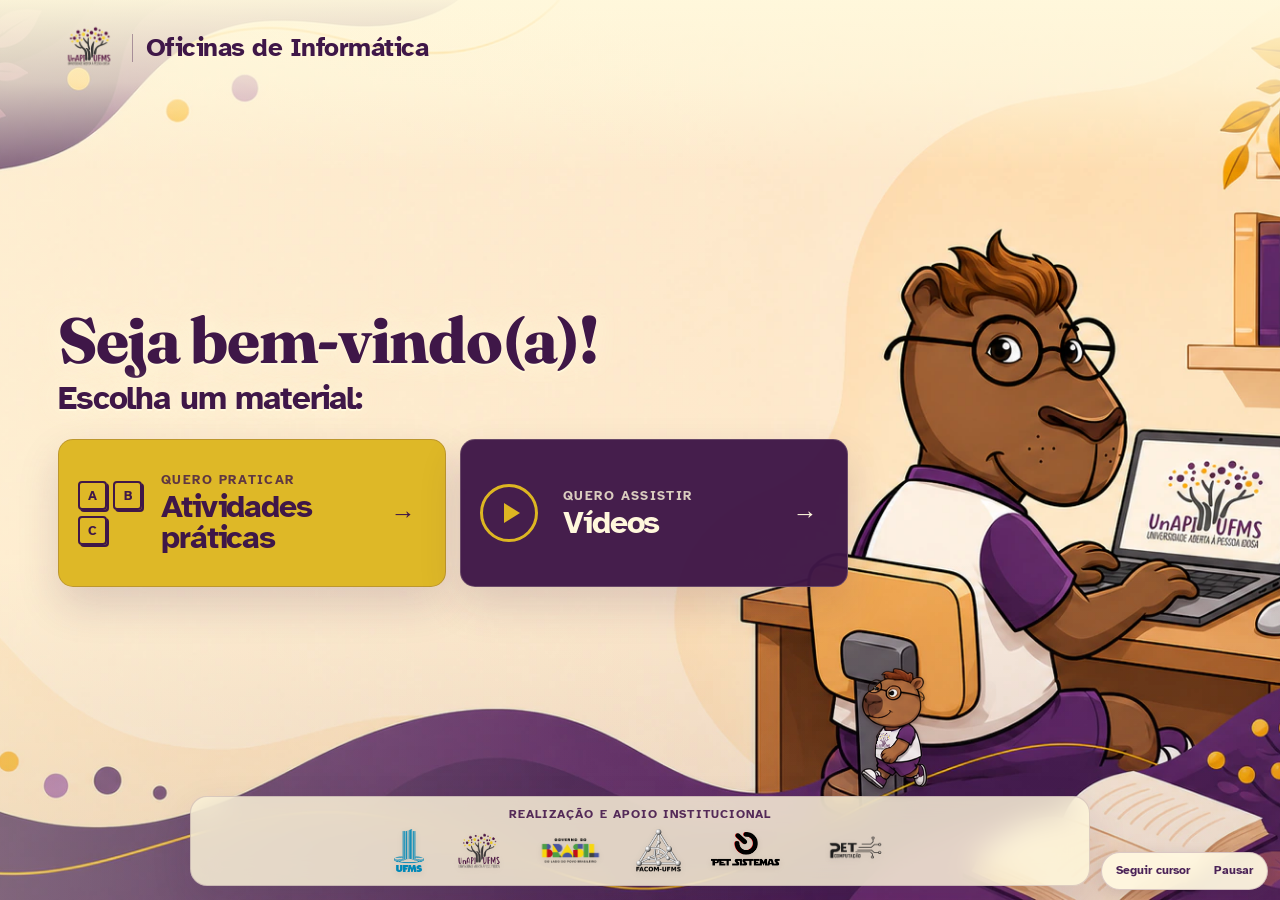
==== commit 365eece8: "feat: capivara caminha sobre plataforma das logos sem ocultá-las" ====
--- a/index.html
+++ b/index.html
@@ -9,7 +9,7 @@
     <link rel="preload" href="img/home/hero-unapi-mobile-codex.webp?v=20260801-2" as="image" type="image/webp" fetchpriority="high" media="(max-width: 680px), (max-height: 560px) and (pointer: coarse)" />
     <link rel="stylesheet" href="css/base.css" />
     <link rel="stylesheet" href="css/home.css?v=20260818-2" />
-    <link rel="stylesheet" href="css/capivara-interativa.css?v=1" />
+    <link rel="stylesheet" href="css/capivara-interativa.css?v=2" />
   </head>
   <body class="home-page portal-page">
     <main class="page-shell">
@@ -58,6 +58,6 @@
       </footer>
     </main>
     <script src="js/portal-motion.js" defer></script>
-    <script src="js/capivara-interativa.js?v=1" defer></script>
+    <script src="js/capivara-interativa.js?v=2" defer></script>
   </body>
 </html>
--- a/css/capivara-interativa.css
+++ b/css/capivara-interativa.css
@@ -22,3 +22,9 @@
 .home-option.unapi-pet-platform--target { outline:3px dashed #6e286f; outline-offset:4px; box-shadow:0 0 0 8px rgba(221,182,34,.18),0 20px 48px rgba(63,23,72,.23); }
 @media(max-width:680px){.unapi-pet{width:84px;height:104px}.unapi-pet-controls{right:6px;bottom:6px}.unapi-pet-controls button{font-size:11px;padding:7px 8px}}
 @media(prefers-reduced-motion:reduce){.unapi-pet-controls{backdrop-filter:none}}
+
+/* Destaque apenas do contorno; não modifica, encobre nem desloca as logos. */
+.home-page .institutional-footer.unapi-pet-platform--target {
+  outline: 2px dashed #7b2f88;
+  outline-offset: 3px;
+}
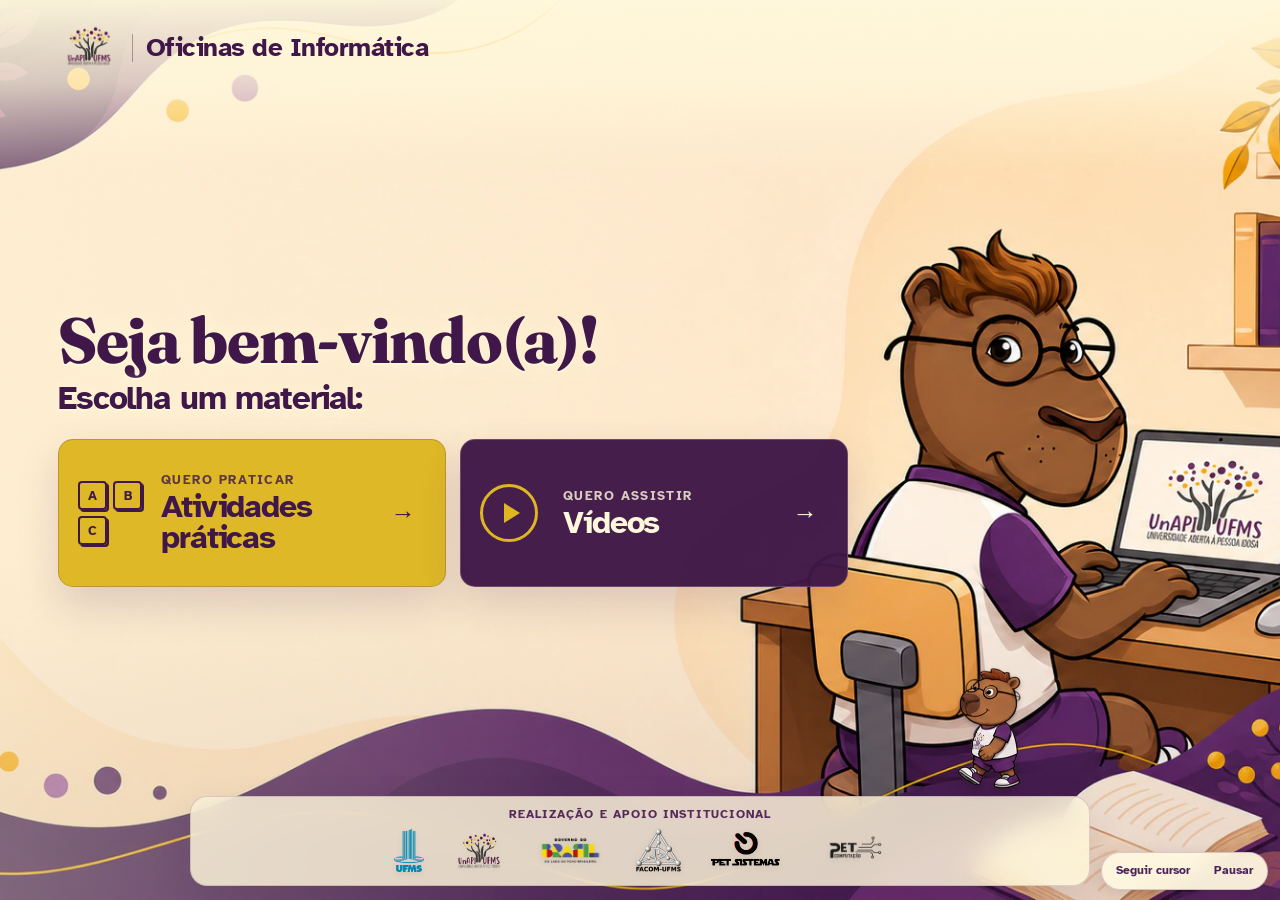
==== commit 88f2e1ba: "feat: capivara salta automaticamente antes de cruzar caixa das logos" ====
--- a/index.html
+++ b/index.html
@@ -58,6 +58,6 @@
       </footer>
     </main>
     <script src="js/portal-motion.js" defer></script>
-    <script src="js/capivara-interativa.js?v=2" defer></script>
+    <script src="js/capivara-interativa.js?v=3" defer></script>
   </body>
 </html>
